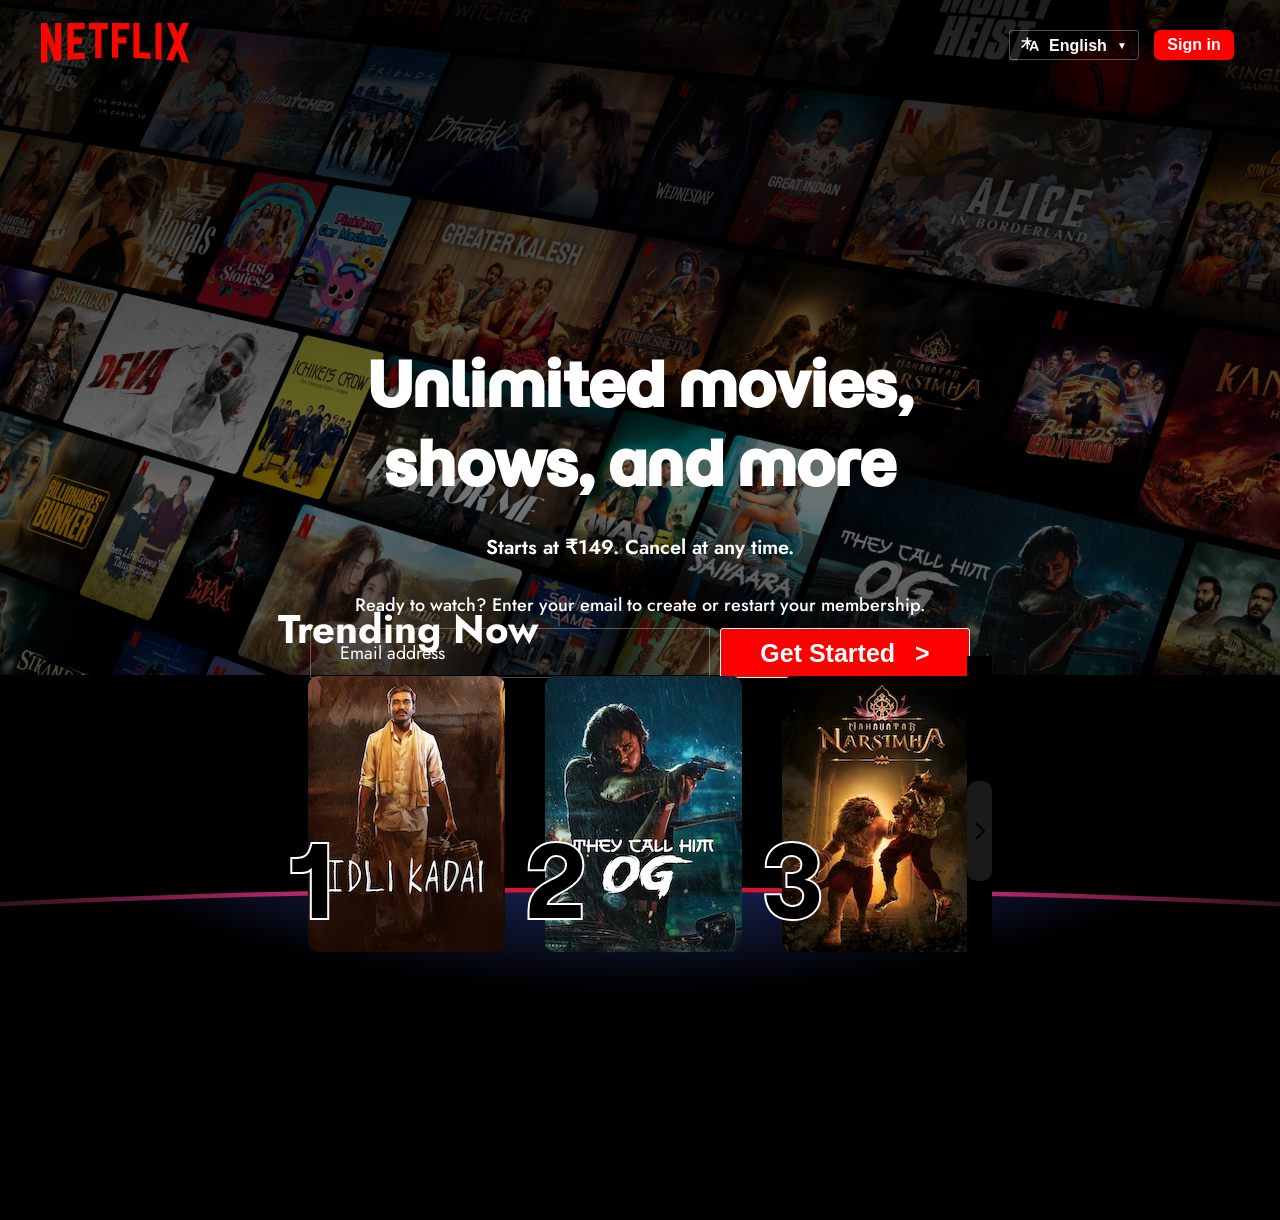
==== index.htm @ 5800a3f5 "netflix hald website clone successfully" ====
<!DOCTYPE html>
<html lang="en">

<head>
    <meta charset="UTF-8">
    <meta name="viewport" content="width=device-width, initial-scale=1.0">
    <title>Document</title>
    <link rel="preconnect" href="https://fonts.googleapis.com">
    <link rel="preconnect" href="https://fonts.gstatic.com" crossorigin>
    <link
        href="https://fonts.googleapis.com/css2?family=Jost:ital,wght@0,100..900;1,100..900&family=Momo+Trust+Display&family=Roboto:ital,wght@0,100..900;1,100..900&display=swap"
        rel="stylesheet">
</head>
<style>
    * {
        margin: 0;
        padding: 0;
    }

    body {
        /* width: auto;
        height: auto; */
        position: relative;
        overflow-x: hidden;
        background-color: black;
        color: white;
    }

    .upper img {
        width: 100%;
        transform: translateY(-45px);
        z-index: 1
    }

    .upper {
        position: relative;
        display: flex;
        align-items: center;
        justify-content: center;
    }

    .lower {
        background-color: black;
        width: 100%;
        height: 120px;
        position: absolute;
        top: 925px;
        display: flex;
        justify-content: center;
        z-index: 9;
        /* position: relative; */
        /* top: -80px; */
    }

    .circle {
        background: linear-gradient(to right, rgba(33, 13, 22, 1) 16%, rgba(184, 40, 105, 1), rgba(229, 9, 20, 1), rgba(184, 40, 105, 1), rgba(33, 13, 22, 1) 84%);
        width: 200px;
        height: 50px;
        border-radius: 100%;
        transform: scale(10, 2.5);
        z-index: 10;
    }

    .circle2 {
        background: radial-gradient(50% 500% at 50% -420%, rgba(64, 97, 231, 0.4) 80%, rgba(0, 0, 0, 0.1) 100%), black;
        width: 200px;
        height: 50px;
        border-radius: 100%;
        transform: scale(10, 2.5);
        transform-origin: bottom center;
        position: absolute;
        top: 42px;
        z-index: 11;

    }


    .transparent {
        width: 100vw;
        height: 1000px;
        background: linear-gradient(to bottom,
                rgba(0, 0, 0, 0.85),
                /* 👈 Top dark */
                rgba(0, 0, 0, 0.4),
                /* 👈 Middle light */
                rgba(0, 0, 0, 1.85)
                /* 👈 Bottom dark */
            );
        position: absolute;
        top: 0;
        left: 0;

        z-index: 2;
        /* ✅ higher than image */
    }

    .navbar {
        position: absolute;
        top: 20px;
        z-index: 15;
        display: flex;
        /* background-color: rgb(24, 23, 23); */
        width: 100%;
        height: 50px;
        align-items: center;
        justify-content: center;
        gap: 820px;

    }

    .navbar img {
        height: 40px;
        position: relative;
        top: 45px;


        filter: invert(14%) sepia(88%) saturate(7485%) hue-rotate(2deg) brightness(95%) contrast(105%);

    }

    .logo {
        position: relative;
    }

    #language {
        width: auto;
        height: 35px;
        font-size: 16px;
        background: transparent;
        color: white;
        border: none;
        outline: none;
        appearance: none;
        padding-right: 15px;
        padding-left: 10px;
        font-weight: 600;
    }

    .signin {
        width: 100px;
        height: 30px;
        text-align: center;
        margin: 5px;
        background-color: red;
        border-radius: 6px;
        font-size: 16px;
        width: 80px;
        height: 30px;
        border: none;
        color: white;
        font-weight: 600;
        cursor: pointer;
    }

    .lang {
        background: transparent;

        border: 1px solid rgba(255, 255, 255, 0.3);

        border-radius: 3px;
        display: inline-flex;
        align-items: center;
        justify-content: center;
        padding: 2px 8px;
        width: 130px;
        height: 30px;
    }

    .lang::after {
        content: "▼";
        font-size: 10px;
        color: white;
        margin-left: -5px;
        pointer-events: none;
        padding-right: 25px;
    }

    option {
        color: black;
    }

    .lang img {
        height: 18px;
        padding-left: 25px;
        position: relative;
        top: 44px;
        filter: brightness(0) invert(1);
    }

    .buttons {
        display: flex;
        align-items: center;
        gap: 10px;

    }

    .container {
        position: absolute;
        top: 345px;
        z-index: 20;
        color: white;
        display: flex;
        flex-direction: column;
        align-items: center;
        width: 750px;
        height: auto;
        text-align: center;
        font-family: "Momo Trust Display", sans-serif;
    }

    h1 {
        font-size: 60px;
        padding: 0px 50px 30px 50px;
    }

    h3 {
        font-size: 20px;
        padding: 0px 50px 30px 50px;
        font-family: "Jost", sans-serif;
        font-weight: 600;
    }

    .pera {
        color: white;
        font-size: 18px;
        padding: 0px 50px 10px 50px;
        font-family: "Jost", sans-serif;
        font-weight: 500;
    }

    .input-box {
        position: relative;
    }

    .einput {
        width: 400px;
        height: 50px;
        background: transparent;
        border: 1px solid rgba(255, 255, 255, 0.3);
        color: white;
        font-size: 18px;
        padding: 15px 20px 0 20px;
        box-sizing: border-box;
        caret-color: white;
        outline: none;
    }

    .input-box label {
        position: absolute;
        left: 30px;
        top: 12px;
        color: #ffffff;
        font-size: 18px;
        opacity: 1;
        pointer-events: none;
        transition: all 0.3s ease;
        font-family: "Jost", sans-serif;
        font-weight: 400;
    }

    .einput:focus+label,
    .einput:not(:placeholder-shown)+label {
        top: 5px;
        left: 22PX;
        font-size: 12px;
        opacity: 1;
    }

    .einput:focus {
        border: 3px solid white;
    }


    .getbutton {
        width: 250px;
        height: 50px;
        background-color: red;
        border: none;
        color: white;
        font-size: 25px;
        font-weight: 700;
        border-radius: calc(0.1875rem);
        border: 1px solid white;
        cursor: pointer;
    }

    .getbutton::after {
        content: ">";
        padding-left: 20px;
    }

    .inputbutton {
        display: flex;
        gap: 10px;
    }

    .scrollbaar {
        height: 500px;
        width: 100vw;
        display: flex;
        justify-content: center;
        position: relative;
    }
    
    .main {
        /* border: 2px solid white; */
        height: 400px;
        width: 55vw;
        position: absolute;
        /* background-color: green; */
        /* border: 2px solid red; */
        position: relative;
        top: -100px;
        z-index: 21;
    }

    .header {
        position: relative;
        top: -20px;
    }

    .trending-now {
        font-size: 40px;
        font-family: "Jost", sans-serif;
        font-weight: bold;
        margin-left: 10px;
        position: relative;
        left: -20px;


    }

    .content {
        height: 340px;
        position: relative;
        top: -22px;

    }

    .scroll {

        height: 350px;
        
        display: flex;
    }

    .ullist {
        display: flex;
        list-style: none;
        position: relative;
        left: 0px;
        /* transition: left 0.6s ease-in-out; */
    }

    .li-image {
        height: 276px;
        width: 197px;
        /* border: 2px solid rgb(0, 242, 255); */
        position: relative;
    }

    .img {
        margin: 20px;
        cursor: pointer;
        transition: transform 0.4s ease, z-index 0.4s ease;
    }
.images{
    border-radius: 10px;
    transition: transform 0.4s ease, filter 0.4s ease, box-shadow 0.4s ease;
}

    .number {
        position: absolute;
        top: 140px;
        left: -20px;
        font-size: 100px;
        color: black;
        -webkit-text-stroke: 2px white;
        font-family: "Momo Trust Display", sans-serif;
        font-weight: 150px;
        transition: transform 0.4s ease;
    }

    .left {
        height: 350px;
        width: 0px;
        background-color: black;
        justify-content: center;
        align-items: center;
        display:flex;
        transition: width 0.4s ease-in-out;
        z-index: 2;
        position: relative;

    }

    .right {
        height: 350px;
        width: 40px;
        background-color: black;
        display: flex;
        justify-content: center;
        align-items: center;
        transition: width 0.4s ease-in-out;
        position: relative;
        z-index: 2;
    }

    .buttonleft {
        height: 100px;
        width: 0px;
        border-radius: 10px;
        border: none;
        display: flex;
        -webkit-box-align: center;
        align-items: center;
        padding: 0px;
        margin: 0px;
        cursor: pointer;
        background-color: rgba(255, 255, 255, 0.1);
        transition: width 0.4s ease-in-out;

    }
    .buttonright {
        height: 100px;
        width: 25px;
        border-radius: 10px;
        border: none;
        display: flex;
        -webkit-box-align: center;
        align-items: center;
        padding: 0px;
        margin: 0px;
        cursor: pointer;
        background-color: rgba(255, 255, 255, 0.1);
        transition: width 0.4s ease-in-out;

    }
    .button:hover{
        background-color: rgba(255, 255, 255, 0.2);
    }

    .elements {
        overflow: hidden;
        position: relative;
        z-index: 1;

    }
    .img:hover {
      transform: scale(1.01);
      z-index: 10;
    }

    .img:hover .images {
      transform: scale(1.01);
      filter: brightness(1.2);
      box-shadow: 0 20px 40px rgba(0, 0, 0, 0.6);
    }

    .img:hover .number {
      transform: scale(1.1);
    }

    .ullist:hover .img:not(:hover) {
      transform: scale(0.95);
      opacity: 0.7;
    }
</style>


<body>
    <div class="upper">
        <img src="main image.jpg" alt="">
        <div class="transparent"></div>
        <nav class="navbar">
            <div class="logo"><img src="logo.svg" alt=""></div>

            <div class="buttons">
                <button class="lang">
                    <img src="lang.svg" alt="">
                    <select name="lan" id="language">
                        <option value="English">English</option>
                        <option value="Hindi">Hindi</option>
                    </select></button>
                <button class="signin">Sign in</button>
            </div>
        </nav>
        <div class="container">
            <h1>Unlimited movies, shows, and more</h1>
            <h3>Starts at ₹149. Cancel at any time.</h3>
            <p class="pera">Ready to watch? Enter your email to create or restart your membership.</p>
            <div class="inputbutton">
                <div class="input-box">
                    <input type="email" class="einput" id="email" placeholder="" required>
                    <label for="email">Email address</label>
                </div>
                <button class="getbutton">Get Started</button>

            </div>
        </div>
    </div>
    <div class="lower">
        <div class="circle"></div>
        <div class="circle2"></div>
    </div>
    <div class="scrollbaar">
        <div class="main">
            <div class="header">
                <h2 class="trending-now">Trending Now</h2>
            </div>
            <div class="content">
                <div class="scroll">
                    <div class="left"><button class="button buttonleft"><svg viewBox="0 0 24 24" width="24" height="24"
                                data-icon="ChevronLeftMedium" data-icon-id=":r9:" aria-hidden="true"
                                xmlns="http://www.w3.org/2000/svg" fill="none" role="img">
                                <path fill="currentColor" fill-rule="evenodd"
                                    d="m8.41 12 7.3 7.3-1.42 1.4-8-8a1 1 0 0 1 0-1.4l8-8 1.42 1.4z" clip-rule="evenodd">
                                </path>
                            </svg></button></div>
                    <div class="elements">
                        <ul class="ullist">
                            <li class="img img1">
                                <div class="li-image"><img class="images" src="img1.webp" alt="">
                                    <p class="number">1</p>
                                </div>
                            </li>
                            <li class="img img2">
                                <div class="li-image"><img class="images" src="img2.webp" alt="">
                                    <p class="number">2</p>
                                </div>
                            </li>
                            <li class="img img3">
                                <div class="li-image"><img class="images" src="img3.webp" alt="">
                                    <p class="number">3</p>
                                </div>
                            </li>
                            <li class="img img4">
                                <div class="li-image"><img class="images" src="img4.webp" alt="">
                                    <p class="number">4</p>
                                </div>
                            </li>
                            <li class="img img5">
                                <div class="li-image"><img class="images" src="img5.webp" alt="">
                                    <p class="number">5</p>
                                </div>
                            </li>
                            <li class="img img6">
                                <div class="li-image"><img class="images" src="img6.webp" alt="">
                                    <p class="number">6</p>
                                </div>
                            </li>
                            <li class="img img7">
                                <div class="li-image"><img class="images" src="img7.webp" alt="">
                                    <p class="number">7</p>
                                </div>
                            </li>
                            <li class="img img8">
                                <div class="li-image"><img class="images" src="img8.webp" alt="">
                                    <p class="number">8</p>
                                </div>
                            </li>
                            <li class="img img9">
                                <div class="li-image"><img class="images" src="img9.webp" alt="">
                                    <p class="number">9</p>
                                </div>
                            </li>
                            <li class="img img10">
                                <div class="li-image"><img class="images" src="img10.webp" alt="">
                                    <p class="number">10</p>
                                </div>
                            </li>
                        </ul>
                    </div>
                    <div class="right"><button class="button buttonright"><svg viewBox="0 0 24 24" width="24"
                                height="24" data-icon="ChevronRightMedium" data-icon-id=":r4:" aria-hidden="true"
                                xmlns="http://www.w3.org/2000/svg" fill="none" role="img" class="">
                                <path fill="currentColor" fill-rule="evenodd"
                                    d="m15.59 12-7.3 7.3 1.42 1.4 8-8a1 1 0 0 0 0-1.4l-8-8-1.42 1.4z"
                                    clip-rule="evenodd">
                                </path>
                            </svg></button></div>
                </div>
            </div>
        </div>
    </div>
</body>
<script>
    const left = document.querySelector(".left")
    const right = document.querySelector(".right")
    const list = document.querySelector(".ullist")
    const buttonleft=document.querySelector(".buttonleft")
    const buttonright=document.querySelector(".buttonright")

    right.addEventListener("click", function (e) {
    if(getComputedStyle(list).left==="0px"){
        list.style.left="-980px"
        left.style.width="40px"
        buttonleft.style.width="25px"
        list.style.transition="left 1s ease-in-out"
        
    }
    else if(getComputedStyle(list).left==="-980px"){
        list.style.left="-1400px"
        right.style.width="0px"
        buttonright.style.width="0px"
        list.style.transition="left 0.6s ease-in-out"
        
    }
        
    })
    left.addEventListener("click", function (e) {
    if(getComputedStyle(list).left==="-980px"){
        list.style.left="0px"
        left.style.width="0px"
        buttonleft.style.width="0px"
        // right.style.display="flex"
        // left.style.display="none"
        list.style.transition="left 1.2s ease-in-out"
    }
    else if(getComputedStyle(list).left==="-1400px"){
        list.style.left="-980px"
        // right.style.display="flex"
        right.style.width="40px"
        buttonright.style.width="25px"
        
    }
        
    })

</script>
</html>
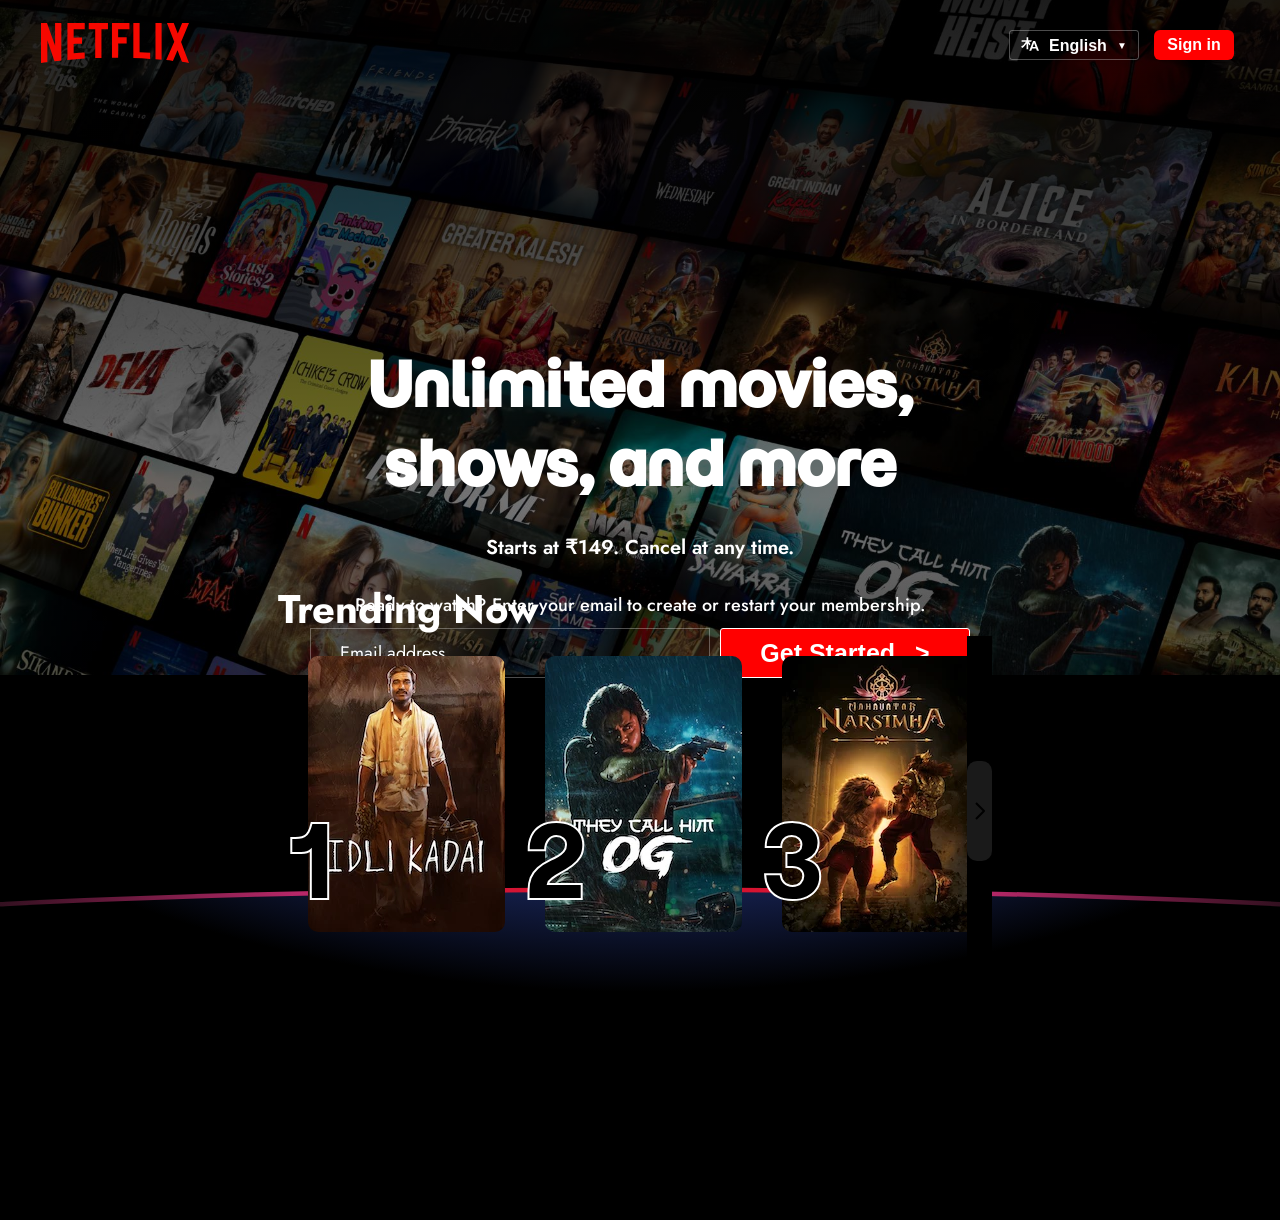
==== commit 6451d77a: "add" ====
--- a/index.htm
+++ b/index.htm
@@ -310,7 +310,7 @@
         /* background-color: green; */
         /* border: 2px solid red; */
         position: relative;
-        top: -100px;
+        top: -120px;
         z-index: 21;
     }
 
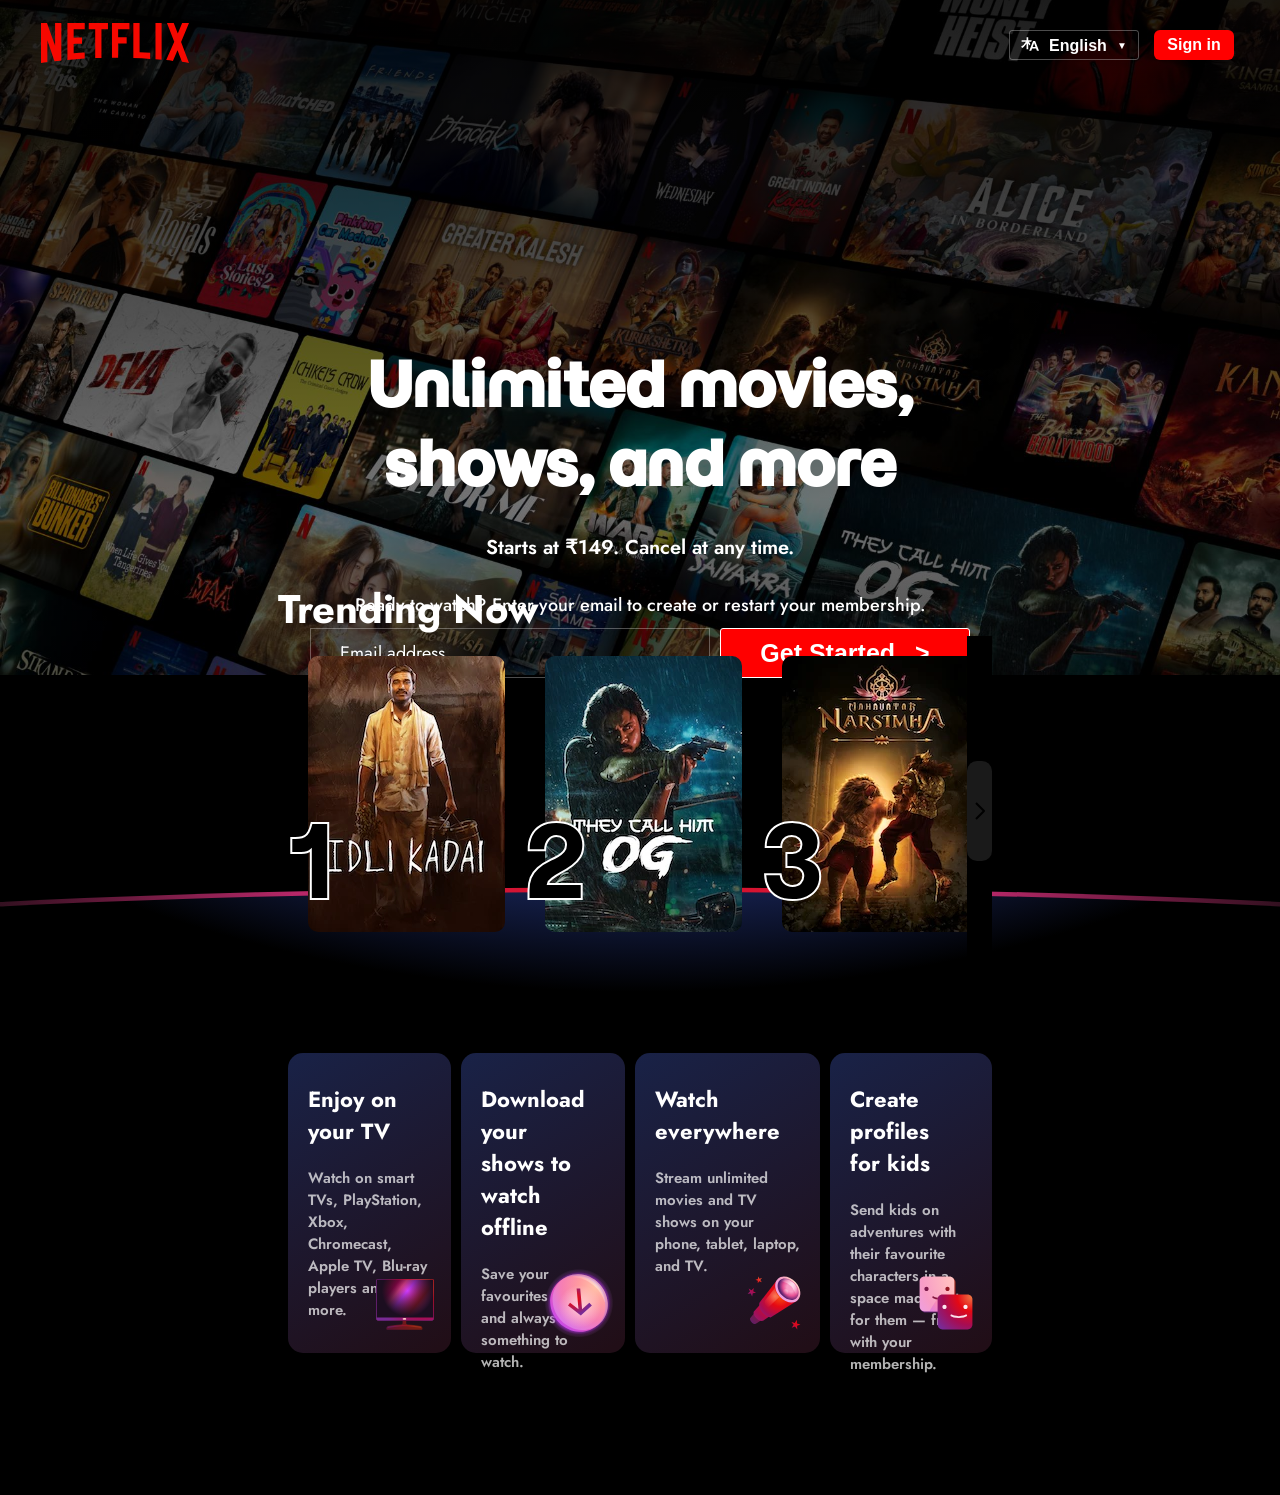
==== commit 24dd68df: "third section complete" ====
--- a/index.htm
+++ b/index.htm
@@ -10,463 +10,8 @@
     <link
         href="https://fonts.googleapis.com/css2?family=Jost:ital,wght@0,100..900;1,100..900&family=Momo+Trust+Display&family=Roboto:ital,wght@0,100..900;1,100..900&display=swap"
         rel="stylesheet">
+        <link rel="stylesheet" href="style.css">
 </head>
-<style>
-    * {
-        margin: 0;
-        padding: 0;
-    }
-
-    body {
-        /* width: auto;
-        height: auto; */
-        position: relative;
-        overflow-x: hidden;
-        background-color: black;
-        color: white;
-    }
-
-    .upper img {
-        width: 100%;
-        transform: translateY(-45px);
-        z-index: 1
-    }
-
-    .upper {
-        position: relative;
-        display: flex;
-        align-items: center;
-        justify-content: center;
-    }
-
-    .lower {
-        background-color: black;
-        width: 100%;
-        height: 120px;
-        position: absolute;
-        top: 925px;
-        display: flex;
-        justify-content: center;
-        z-index: 9;
-        /* position: relative; */
-        /* top: -80px; */
-    }
-
-    .circle {
-        background: linear-gradient(to right, rgba(33, 13, 22, 1) 16%, rgba(184, 40, 105, 1), rgba(229, 9, 20, 1), rgba(184, 40, 105, 1), rgba(33, 13, 22, 1) 84%);
-        width: 200px;
-        height: 50px;
-        border-radius: 100%;
-        transform: scale(10, 2.5);
-        z-index: 10;
-    }
-
-    .circle2 {
-        background: radial-gradient(50% 500% at 50% -420%, rgba(64, 97, 231, 0.4) 80%, rgba(0, 0, 0, 0.1) 100%), black;
-        width: 200px;
-        height: 50px;
-        border-radius: 100%;
-        transform: scale(10, 2.5);
-        transform-origin: bottom center;
-        position: absolute;
-        top: 42px;
-        z-index: 11;
-
-    }
-
-
-    .transparent {
-        width: 100vw;
-        height: 1000px;
-        background: linear-gradient(to bottom,
-                rgba(0, 0, 0, 0.85),
-                /* 👈 Top dark */
-                rgba(0, 0, 0, 0.4),
-                /* 👈 Middle light */
-                rgba(0, 0, 0, 1.85)
-                /* 👈 Bottom dark */
-            );
-        position: absolute;
-        top: 0;
-        left: 0;
-
-        z-index: 2;
-        /* ✅ higher than image */
-    }
-
-    .navbar {
-        position: absolute;
-        top: 20px;
-        z-index: 15;
-        display: flex;
-        /* background-color: rgb(24, 23, 23); */
-        width: 100%;
-        height: 50px;
-        align-items: center;
-        justify-content: center;
-        gap: 820px;
-
-    }
-
-    .navbar img {
-        height: 40px;
-        position: relative;
-        top: 45px;
-
-
-        filter: invert(14%) sepia(88%) saturate(7485%) hue-rotate(2deg) brightness(95%) contrast(105%);
-
-    }
-
-    .logo {
-        position: relative;
-    }
-
-    #language {
-        width: auto;
-        height: 35px;
-        font-size: 16px;
-        background: transparent;
-        color: white;
-        border: none;
-        outline: none;
-        appearance: none;
-        padding-right: 15px;
-        padding-left: 10px;
-        font-weight: 600;
-    }
-
-    .signin {
-        width: 100px;
-        height: 30px;
-        text-align: center;
-        margin: 5px;
-        background-color: red;
-        border-radius: 6px;
-        font-size: 16px;
-        width: 80px;
-        height: 30px;
-        border: none;
-        color: white;
-        font-weight: 600;
-        cursor: pointer;
-    }
-
-    .lang {
-        background: transparent;
-
-        border: 1px solid rgba(255, 255, 255, 0.3);
-
-        border-radius: 3px;
-        display: inline-flex;
-        align-items: center;
-        justify-content: center;
-        padding: 2px 8px;
-        width: 130px;
-        height: 30px;
-    }
-
-    .lang::after {
-        content: "▼";
-        font-size: 10px;
-        color: white;
-        margin-left: -5px;
-        pointer-events: none;
-        padding-right: 25px;
-    }
-
-    option {
-        color: black;
-    }
-
-    .lang img {
-        height: 18px;
-        padding-left: 25px;
-        position: relative;
-        top: 44px;
-        filter: brightness(0) invert(1);
-    }
-
-    .buttons {
-        display: flex;
-        align-items: center;
-        gap: 10px;
-
-    }
-
-    .container {
-        position: absolute;
-        top: 345px;
-        z-index: 20;
-        color: white;
-        display: flex;
-        flex-direction: column;
-        align-items: center;
-        width: 750px;
-        height: auto;
-        text-align: center;
-        font-family: "Momo Trust Display", sans-serif;
-    }
-
-    h1 {
-        font-size: 60px;
-        padding: 0px 50px 30px 50px;
-    }
-
-    h3 {
-        font-size: 20px;
-        padding: 0px 50px 30px 50px;
-        font-family: "Jost", sans-serif;
-        font-weight: 600;
-    }
-
-    .pera {
-        color: white;
-        font-size: 18px;
-        padding: 0px 50px 10px 50px;
-        font-family: "Jost", sans-serif;
-        font-weight: 500;
-    }
-
-    .input-box {
-        position: relative;
-    }
-
-    .einput {
-        width: 400px;
-        height: 50px;
-        background: transparent;
-        border: 1px solid rgba(255, 255, 255, 0.3);
-        color: white;
-        font-size: 18px;
-        padding: 15px 20px 0 20px;
-        box-sizing: border-box;
-        caret-color: white;
-        outline: none;
-    }
-
-    .input-box label {
-        position: absolute;
-        left: 30px;
-        top: 12px;
-        color: #ffffff;
-        font-size: 18px;
-        opacity: 1;
-        pointer-events: none;
-        transition: all 0.3s ease;
-        font-family: "Jost", sans-serif;
-        font-weight: 400;
-    }
-
-    .einput:focus+label,
-    .einput:not(:placeholder-shown)+label {
-        top: 5px;
-        left: 22PX;
-        font-size: 12px;
-        opacity: 1;
-    }
-
-    .einput:focus {
-        border: 3px solid white;
-    }
-
-
-    .getbutton {
-        width: 250px;
-        height: 50px;
-        background-color: red;
-        border: none;
-        color: white;
-        font-size: 25px;
-        font-weight: 700;
-        border-radius: calc(0.1875rem);
-        border: 1px solid white;
-        cursor: pointer;
-    }
-
-    .getbutton::after {
-        content: ">";
-        padding-left: 20px;
-    }
-
-    .inputbutton {
-        display: flex;
-        gap: 10px;
-    }
-
-    .scrollbaar {
-        height: 500px;
-        width: 100vw;
-        display: flex;
-        justify-content: center;
-        position: relative;
-    }
-    
-    .main {
-        /* border: 2px solid white; */
-        height: 400px;
-        width: 55vw;
-        position: absolute;
-        /* background-color: green; */
-        /* border: 2px solid red; */
-        position: relative;
-        top: -120px;
-        z-index: 21;
-    }
-
-    .header {
-        position: relative;
-        top: -20px;
-    }
-
-    .trending-now {
-        font-size: 40px;
-        font-family: "Jost", sans-serif;
-        font-weight: bold;
-        margin-left: 10px;
-        position: relative;
-        left: -20px;
-
-
-    }
-
-    .content {
-        height: 340px;
-        position: relative;
-        top: -22px;
-
-    }
-
-    .scroll {
-
-        height: 350px;
-        
-        display: flex;
-    }
-
-    .ullist {
-        display: flex;
-        list-style: none;
-        position: relative;
-        left: 0px;
-        /* transition: left 0.6s ease-in-out; */
-    }
-
-    .li-image {
-        height: 276px;
-        width: 197px;
-        /* border: 2px solid rgb(0, 242, 255); */
-        position: relative;
-    }
-
-    .img {
-        margin: 20px;
-        cursor: pointer;
-        transition: transform 0.4s ease, z-index 0.4s ease;
-    }
-.images{
-    border-radius: 10px;
-    transition: transform 0.4s ease, filter 0.4s ease, box-shadow 0.4s ease;
-}
-
-    .number {
-        position: absolute;
-        top: 140px;
-        left: -20px;
-        font-size: 100px;
-        color: black;
-        -webkit-text-stroke: 2px white;
-        font-family: "Momo Trust Display", sans-serif;
-        font-weight: 150px;
-        transition: transform 0.4s ease;
-    }
-
-    .left {
-        height: 350px;
-        width: 0px;
-        background-color: black;
-        justify-content: center;
-        align-items: center;
-        display:flex;
-        transition: width 0.4s ease-in-out;
-        z-index: 2;
-        position: relative;
-
-    }
-
-    .right {
-        height: 350px;
-        width: 40px;
-        background-color: black;
-        display: flex;
-        justify-content: center;
-        align-items: center;
-        transition: width 0.4s ease-in-out;
-        position: relative;
-        z-index: 2;
-    }
-
-    .buttonleft {
-        height: 100px;
-        width: 0px;
-        border-radius: 10px;
-        border: none;
-        display: flex;
-        -webkit-box-align: center;
-        align-items: center;
-        padding: 0px;
-        margin: 0px;
-        cursor: pointer;
-        background-color: rgba(255, 255, 255, 0.1);
-        transition: width 0.4s ease-in-out;
-
-    }
-    .buttonright {
-        height: 100px;
-        width: 25px;
-        border-radius: 10px;
-        border: none;
-        display: flex;
-        -webkit-box-align: center;
-        align-items: center;
-        padding: 0px;
-        margin: 0px;
-        cursor: pointer;
-        background-color: rgba(255, 255, 255, 0.1);
-        transition: width 0.4s ease-in-out;
-
-    }
-    .button:hover{
-        background-color: rgba(255, 255, 255, 0.2);
-    }
-
-    .elements {
-        overflow: hidden;
-        position: relative;
-        z-index: 1;
-
-    }
-    .img:hover {
-      transform: scale(1.01);
-      z-index: 10;
-    }
-
-    .img:hover .images {
-      transform: scale(1.01);
-      filter: brightness(1.2);
-      box-shadow: 0 20px 40px rgba(0, 0, 0, 0.6);
-    }
-
-    .img:hover .number {
-      transform: scale(1.1);
-    }
-
-    .ullist:hover .img:not(:hover) {
-      transform: scale(0.95);
-      opacity: 0.7;
-    }
-</style>
-
 
 <body>
     <div class="upper">
@@ -487,7 +32,7 @@
         </nav>
         <div class="container">
             <h1>Unlimited movies, shows, and more</h1>
-            <h3>Starts at ₹149. Cancel at any time.</h3>
+            <h3 class="offer">Starts at ₹149. Cancel at any time.</h3>
             <p class="pera">Ready to watch? Enter your email to create or restart your membership.</p>
             <div class="inputbutton">
                 <div class="input-box">
@@ -583,49 +128,393 @@
             </div>
         </div>
     </div>
+    <div class="third-section">
+        <div class="third-section-container">
+        <div class="more-reasons">
+            <h2 class="headingjoin">More reasons to join</h2>
+        </div>
+        <div class="boxes">
+            <div class="box">
+                <h3 class="title">Enjoy on your TV</h3>
+                <p class="text">Watch on smart TVs, PlayStation, Xbox, Chromecast, Apple TV, Blu-ray players and more.
+                </p>
+                <div class="png"><svg width="72" height="72" viewBox="0 0 72 72" fill="none" class="">
+                        <g id="television-core-small">
+                            <path id="Vector" fill-rule="evenodd" clip-rule="evenodd"
+                                d="M37.2 53.3992C37.2 52.7365 36.6628 52.1992 36 52.1992H34.8C34.1373 52.1992 33.6 52.7365 33.6 53.3992V56.2636C33.6 56.9129 33.0834 57.4433 32.4347 57.4739C30.3013 57.5744 28.1719 57.7834 26.0546 58.1011L19.444 59.0926C18.2692 59.2688 17.4 60.2782 17.4 61.4662V62.0992C17.4 62.4304 17.6686 62.6992 18 62.6992H52.8C53.1314 62.6992 53.4 62.4304 53.4 62.0992V61.4662C53.4 60.2782 52.5309 59.2688 51.3561 59.0926L44.7454 58.1011C42.6282 57.7834 40.4987 57.5744 38.3653 57.4739C37.7167 57.4433 37.2 56.9129 37.2 56.2636V53.3992Z"
+                                fill="url(#paint0_radial_5179_1308)"></path>
+                            <path id="Vector_2"
+                                d="M18.6 60.7388C18.6 60.2306 18.9587 59.796 19.4602 59.711C22.0196 59.2775 29.7585 58.0508 35.4 58.0508C41.0415 58.0508 48.7804 59.2775 51.3398 59.711C51.8412 59.796 52.2 60.2306 52.2 60.7388C52.2 60.902 52.0575 61.0268 51.8967 61.0004C50.1219 60.707 40.9704 59.2409 35.4 59.2409C29.8295 59.2409 20.678 60.707 18.9033 61.0004C18.7425 61.0268 18.6 60.902 18.6 60.7388Z"
+                                fill="url(#paint1_radial_5179_1308)"></path>
+                            <path id="Vector_3"
+                                d="M63 12H8.99995C8.00584 12 7.19995 12.8059 7.19995 13.8V51.6C7.19995 52.5941 8.00584 53.4 8.99995 53.4H63C63.9941 53.4 64.8 52.5941 64.8 51.6V13.8C64.8 12.8059 63.9941 12 63 12Z"
+                                fill="url(#paint2_linear_5179_1308)"></path>
+                            <path id="Vector_4"
+                                d="M63 12H8.99995C8.00584 12 7.19995 12.8059 7.19995 13.8V51.6C7.19995 52.5941 8.00584 53.4 8.99995 53.4H63C63.9941 53.4 64.8 52.5941 64.8 51.6V13.8C64.8 12.8059 63.9941 12 63 12Z"
+                                fill="url(#paint3_radial_5179_1308)"></path>
+                            <path id="Vector_5" fill-rule="evenodd" clip-rule="evenodd"
+                                d="M8.99995 12.6H63C63.663 12.6 64.2 13.1372 64.2 13.8V50.4H7.79995V13.8C7.79995 13.1372 8.33719 12.6 8.99995 12.6ZM7.19995 50.4V13.8C7.19995 12.8059 8.00581 12 8.99995 12H63C63.9942 12 64.8 12.8059 64.8 13.8V50.4V51.6C64.8 52.5941 63.9942 53.4 63 53.4H8.99995C8.00581 53.4 7.19995 52.5941 7.19995 51.6V50.4Z"
+                                fill="url(#paint4_radial_5179_1308)"></path>
+                            <path id="Vector_6"
+                                d="M35.4 52.8C36.3941 52.8 37.2 52.3971 37.2 51.9C37.2 51.4029 36.3941 51 35.4 51C34.4059 51 33.6 51.4029 33.6 51.9C33.6 52.3971 34.4059 52.8 35.4 52.8Z"
+                                fill="url(#paint5_radial_5179_1308)"></path>
+                        </g>
+                        <defs>
+                            <radialGradient id="paint0_radial_5179_1308" cx="0" cy="0" r="1"
+                                gradientUnits="userSpaceOnUse"
+                                gradientTransform="translate(50.3269 49.3723) rotate(118.526) scale(55.1579 46.2871)">
+                                <stop stop-color="#802600"></stop>
+                                <stop offset="0.333333" stop-color="#6F181D"></stop>
+                                <stop offset="0.666667" stop-color="#5B1333"></stop>
+                                <stop offset="1" stop-color="#391945"></stop>
+                            </radialGradient>
+                            <radialGradient id="paint1_radial_5179_1308" cx="0" cy="0" r="1"
+                                gradientUnits="userSpaceOnUse"
+                                gradientTransform="translate(48.1077 53.6128) rotate(158.116) scale(32.7275 42.219)">
+                                <stop stop-color="#99421D"></stop>
+                                <stop offset="0.333333" stop-color="#99161D"></stop>
+                                <stop offset="0.666667" stop-color="#7D1845"></stop>
+                                <stop offset="1" stop-color="#59216E"></stop>
+                            </radialGradient>
+                            <linearGradient id="paint2_linear_5179_1308" x1="10.4727" y1="14.9572" x2="56.1755"
+                                y2="51.4814" gradientUnits="userSpaceOnUse">
+                                <stop stop-color="#99161D"></stop>
+                                <stop offset="0.245283" stop-color="#CA005B"></stop>
+                                <stop offset="0.346698" stop-color="#FF479A"></stop>
+                                <stop offset="0.46934" stop-color="#CC3CFF"></stop>
+                                <stop offset="0.735849" stop-color="#BC1A22"></stop>
+                                <stop offset="1" stop-color="#C94FF5"></stop>
+                            </linearGradient>
+                            <radialGradient id="paint3_radial_5179_1308" cx="0" cy="0" r="1"
+                                gradientUnits="userSpaceOnUse"
+                                gradientTransform="translate(38.6181 23.8286) rotate(90) scale(25.9571 25.8545)">
+                                <stop stop-color="#1C0E20" stop-opacity="0"></stop>
+                                <stop offset="1" stop-color="#1C0E20"></stop>
+                            </radialGradient>
+                            <radialGradient id="paint4_radial_5179_1308" cx="0" cy="0" r="1"
+                                gradientUnits="userSpaceOnUse"
+                                gradientTransform="translate(54 20.1938) rotate(144.293) scale(47.2897 44.8232)">
+                                <stop stop-color="#EF7744"></stop>
+                                <stop offset="0.333333" stop-color="#E50914"></stop>
+                                <stop offset="0.666667" stop-color="#A70D53"></stop>
+                                <stop offset="1" stop-color="#792A95"></stop>
+                            </radialGradient>
+                            <radialGradient id="paint5_radial_5179_1308" cx="0" cy="0" r="1"
+                                gradientUnits="userSpaceOnUse"
+                                gradientTransform="translate(36.525 51.3562) rotate(135) scale(4.58735)">
+                                <stop stop-color="#FFDCCC"></stop>
+                                <stop offset="0.333333" stop-color="#FFBDC0"></stop>
+                                <stop offset="0.666667" stop-color="#F89DC6"></stop>
+                                <stop offset="1" stop-color="#E4A1FA"></stop>
+                            </radialGradient>
+                        </defs>
+                    </svg></div>
+            </div>
+            <div class="box">
+                <h3 class="title">Download your shows to watch offline</h3>
+                <p class="text">Save your favourites easily and always have something to watch.</p>
+                <div class="png"><svg width="72" height="72" viewBox="0 0 72 72" fill="none">
+                        <g id="download-core-small">
+                            <path id="Vector"
+                                d="M36 70.2008C54.8882 70.2008 70.2001 54.8889 70.2001 36.0008C70.2001 17.1126 54.8882 1.80078 36 1.80078C17.1119 1.80078 1.80005 17.1126 1.80005 36.0008C1.80005 54.8889 17.1119 70.2008 36 70.2008Z"
+                                fill="url(#paint0_radial_5179_7940)"></path>
+                            <path id="Vector_2" opacity="0.4"
+                                d="M64.7658 36.195C65.5206 51.5916 53.7908 63.5824 38.5668 62.977C23.3428 62.3722 10.3893 49.4 9.63446 34.0034C8.87954 18.6068 20.6091 6.61594 35.8331 7.22116C51.0571 7.82638 64.0104 20.7984 64.7658 36.195Z"
+                                fill="url(#paint1_radial_5179_7940)"></path>
+                            <path id="Vector_3"
+                                d="M62.3657 37.9958C63.1205 53.3924 51.3908 65.3832 36.1668 64.7778C20.9428 64.173 7.9893 51.2008 7.23444 35.8041C6.47952 20.4075 18.2091 8.41672 33.4331 9.02194C48.6571 9.62716 61.6103 22.5992 62.3657 37.9958Z"
+                                fill="url(#paint2_radial_5179_7940)"></path>
+                            <path id="Vector_4" opacity="0.5"
+                                d="M64.7658 36.195C65.5206 51.5916 53.7908 63.5824 38.5668 62.977C23.3428 62.3722 10.3893 49.4 9.63446 34.0034C8.87954 18.6068 20.6091 6.61594 35.8331 7.22116C51.0571 7.82638 64.0104 20.7984 64.7658 36.195Z"
+                                fill="url(#paint3_radial_5179_7940)"></path>
+                            <path id="Vector_5" opacity="0.6"
+                                d="M36.9 60.6C48.6636 60.6 58.2 51.0637 58.2 39.3C58.2 27.5363 48.6636 18 36.9 18C25.1363 18 15.6 27.5363 15.6 39.3C15.6 51.0637 25.1363 60.6 36.9 60.6Z"
+                                fill="url(#paint4_radial_5179_7940)"></path>
+                            <path id="Vector_6" fill-rule="evenodd" clip-rule="evenodd"
+                                d="M39.0849 42.2727L46.3387 35.76L48.8945 38.5142L38.9118 47.477L37.8466 48.4333L36.6071 47.477L24.9899 38.5142L27.0434 35.76L35.4849 42.2727L33.6 21.6016H37.2L39.0849 42.2727Z"
+                                fill="url(#paint5_radial_5179_7940)"></path>
+                            <path id="Vector_7" opacity="0.4" fill-rule="evenodd" clip-rule="evenodd"
+                                d="M61.6566 34.9618C61.7832 35.3893 62.391 35.3233 62.3694 34.878C61.6962 21.1369 50.1509 9.55975 36.5817 9.01957C34.4606 8.93515 32.4155 9.12541 30.4772 9.55909C30.0745 9.64915 30.1575 10.2082 30.5697 10.2246C45.0094 10.7979 57.6246 21.2971 61.6566 34.9618Z"
+                                fill="url(#paint6_radial_5179_7940)"></path>
+                        </g>
+                        <defs>
+                            <radialGradient id="paint0_radial_5179_7940" cx="0" cy="0" r="1"
+                                gradientUnits="userSpaceOnUse"
+                                gradientTransform="translate(36.0001 36.1837) rotate(-90) scale(34.3829)">
+                                <stop offset="0.782019" stop-color="#982DBE"></stop>
+                                <stop offset="0.906819" stop-color="#B038DC" stop-opacity="0.2"></stop>
+                                <stop offset="1" stop-color="#E4A1FA" stop-opacity="0"></stop>
+                            </radialGradient>
+                            <radialGradient id="paint1_radial_5179_7940" cx="0" cy="0" r="1"
+                                gradientUnits="userSpaceOnUse"
+                                gradientTransform="translate(52.9937 20.0992) rotate(135) scale(49.9836)">
+                                <stop stop-color="#FFDCCC"></stop>
+                                <stop offset="0.333333" stop-color="#FFBDC0"></stop>
+                                <stop offset="0.666667" stop-color="#F89DC6"></stop>
+                                <stop offset="1" stop-color="#E4A1FA"></stop>
+                            </radialGradient>
+                            <radialGradient id="paint2_radial_5179_7940" cx="0" cy="0" r="1"
+                                gradientUnits="userSpaceOnUse"
+                                gradientTransform="translate(52.7999 19.6937) rotate(135) scale(53.1037)">
+                                <stop stop-color="#FFA984"></stop>
+                                <stop offset="0.333333" stop-color="#FF787F"></stop>
+                                <stop offset="0.666667" stop-color="#F45FA2"></stop>
+                                <stop offset="1" stop-color="#C44AF1"></stop>
+                            </radialGradient>
+                            <radialGradient id="paint3_radial_5179_7940" cx="0" cy="0" r="1"
+                                gradientUnits="userSpaceOnUse"
+                                gradientTransform="translate(52.9937 20.0992) rotate(135) scale(49.9836)">
+                                <stop stop-color="#FFDCCC"></stop>
+                                <stop offset="0.333333" stop-color="#FFBDC0"></stop>
+                                <stop offset="0.666667" stop-color="#F89DC6"></stop>
+                                <stop offset="1" stop-color="#E4A1FA"></stop>
+                            </radialGradient>
+                            <radialGradient id="paint4_radial_5179_7940" cx="0" cy="0" r="1"
+                                gradientUnits="userSpaceOnUse" gradientTransform="translate(36.9 39.3) scale(21.3)">
+                                <stop stop-color="white"></stop>
+                                <stop offset="1" stop-color="white" stop-opacity="0"></stop>
+                            </radialGradient>
+                            <radialGradient id="paint5_radial_5179_7940" cx="0" cy="0" r="1"
+                                gradientUnits="userSpaceOnUse"
+                                gradientTransform="translate(31.2 32.1016) rotate(39.5226) scale(15.5567)">
+                                <stop stop-color="#EF7744"></stop>
+                                <stop offset="0.2406" stop-color="#E50914"></stop>
+                                <stop offset="1" stop-color="#792A95"></stop>
+                            </radialGradient>
+                            <radialGradient id="paint6_radial_5179_7940" cx="0" cy="0" r="1"
+                                gradientUnits="userSpaceOnUse"
+                                gradientTransform="translate(50.7 21.3) rotate(-180) scale(30)">
+                                <stop stop-color="white"></stop>
+                                <stop offset="1" stop-color="white" stop-opacity="0"></stop>
+                            </radialGradient>
+                        </defs>
+                    </svg></div>
+            </div>
+            <div class="box">
+                <h3 class="title">Watch everywhere</h3>
+                <p class="text">Stream unlimited movies and TV shows on your phone, tablet, laptop, and TV.</p>
+                <div class="png"><svg width="72" height="72" viewBox="0 0 72 72" fill="none">
+                        <g id="telescope-core-small">
+                            <path id="Vector"
+                                d="M24.0492 36.6016L33.6 46.3898L17.8029 56.8633C17.8029 56.8633 15.8891 57.6983 13.625 55.2638C11.361 52.8293 12.1235 51.238 12.1235 51.238L24.0492 36.6016Z"
+                                fill="url(#paint0_radial_5179_1664)"></path>
+                            <path id="Vector_2"
+                                d="M25.0344 34.1992L36 46.151L25.0616 53.8043C25.0616 53.8043 21.8289 55.0984 18.0987 51.0172C14.3686 46.9358 15.9198 44.5105 15.9198 44.5105L25.0344 34.1992Z"
+                                fill="url(#paint1_radial_5179_1664)"></path>
+                            <path id="Vector_3"
+                                d="M39 13.0195L59.1 33.6788L32.5325 50.4142C32.5325 50.4142 28.7459 50.2552 24.3978 45.4897C20.0498 40.7243 21.4096 35.8101 21.4096 35.8101L39 13.0195Z"
+                                fill="url(#paint2_radial_5179_1664)"></path>
+                            <path id="Vector_4"
+                                d="M57.6709 15.3516C63.1044 21.2807 63.9858 29.2883 59.6386 33.2371C55.2916 37.186 47.3628 35.5806 41.9292 29.6515C36.4954 23.7224 35.6145 15.7148 39.9615 11.766C44.3084 7.81716 52.2372 9.42252 57.6709 15.3516Z"
+                                fill="url(#paint3_radial_5179_1664)"></path>
+                            <path id="Vector_5"
+                                d="M58.3787 31.255C54.8121 34.5032 48.2143 33.0817 43.6421 28.0798C39.07 23.078 38.2547 16.39 41.8213 13.1419C45.3879 9.89364 51.9857 11.3152 56.5579 16.3171C61.1298 21.3189 61.9452 28.0069 58.3787 31.255Z"
+                                fill="url(#paint4_radial_5179_1664)"></path>
+                            <path id="Vector_6" opacity="0.85"
+                                d="M59.6783 28.823C60.576 24.1785 59.6544 20.5934 56.1603 16.6199C52.6662 12.6464 47.3508 10.8657 43.7796 12.7598C39.371 15.098 48.3734 13.5961 53.4577 19.5815C57.8259 24.724 58.8516 33.1009 59.6783 28.823Z"
+                                fill="url(#paint5_radial_5179_1664)"></path>
+                            <path id="Vector_7" opacity="0.4"
+                                d="M50.3979 25.2452C50.4549 26.7239 49.2932 27.7677 47.8032 27.5766C46.3131 27.3856 45.059 26.032 45.002 24.5532C44.945 23.0745 46.1067 22.0307 47.5968 22.2218C49.0868 22.4128 50.341 23.7664 50.3979 25.2452Z"
+                                fill="url(#paint6_radial_5179_1664)"></path>
+                            <path id="Vector_8" opacity="0.6"
+                                d="M36.9217 21.0039L26.4258 34.3627C26.3297 36.4604 28.2903 39.5534 30.0334 40.8344L41.2345 29.9105C39.6 28.2005 36.9591 24.1025 36.9217 21.0039Z"
+                                fill="url(#paint7_radial_5179_1664)"></path>
+                            <path id="Vector_9" fill-rule="evenodd" clip-rule="evenodd"
+                                d="M20.0576 9.60156L21.479 11.7187L24 11.0654L22.3575 13.0272L23.7789 15.1444L21.3424 14.2397L19.7 16.2016L19.8365 13.6806L17.4 12.7759L19.9209 12.1225L20.0576 9.60156ZM58.776 52.8016L58.9623 56.4685L62.4 57.4188L59.0774 58.7347L59.2637 62.4016L57.0239 59.548L53.7014 60.8638L55.6397 57.7843L53.4 54.9307L56.8377 55.8811L58.776 52.8016ZM15.206 24.2101L15.8768 21.0016L13.4793 23.1964L10.6853 21.5563L11.9975 24.553L9.59998 26.7478L12.8085 26.405L14.1207 29.4016L14.7915 26.1931L18 25.8502L15.206 24.2101Z"
+                                fill="url(#paint8_linear_5179_1664)"></path>
+                        </g>
+                        <defs>
+                            <radialGradient id="paint0_radial_5179_1664" cx="0" cy="0" r="1"
+                                gradientUnits="userSpaceOnUse"
+                                gradientTransform="translate(36.6875 32.7016) rotate(135) scale(34.9134)">
+                                <stop stop-color="#99421D"></stop>
+                                <stop offset="0.333333" stop-color="#99161D"></stop>
+                                <stop offset="0.666667" stop-color="#7D1845"></stop>
+                                <stop offset="1" stop-color="#59216E"></stop>
+                            </radialGradient>
+                            <radialGradient id="paint1_radial_5179_1664" cx="0" cy="0" r="1"
+                                gradientUnits="userSpaceOnUse"
+                                gradientTransform="translate(42.5937 27.2992) rotate(135) scale(44.5477 44.5279)">
+                                <stop stop-color="#EF7744"></stop>
+                                <stop offset="0.333333" stop-color="#E50914"></stop>
+                                <stop offset="0.666667" stop-color="#A70D53"></stop>
+                                <stop offset="1" stop-color="#792A95"></stop>
+                            </radialGradient>
+                            <radialGradient id="paint2_radial_5179_1664" cx="0" cy="0" r="1"
+                                gradientUnits="userSpaceOnUse"
+                                gradientTransform="translate(42.3 29.106) rotate(135) scale(31.8127)">
+                                <stop stop-color="#FB540D"></stop>
+                                <stop offset="0.333333" stop-color="#E50914"></stop>
+                                <stop offset="0.666667" stop-color="#A70D53"></stop>
+                                <stop offset="1" stop-color="#792A95"></stop>
+                            </radialGradient>
+                            <radialGradient id="paint3_radial_5179_1664" cx="0" cy="0" r="1"
+                                gradientUnits="userSpaceOnUse"
+                                gradientTransform="translate(57.675 14.7078) rotate(134.326) scale(24.0433 24.0367)">
+                                <stop stop-color="#FFDCCC"></stop>
+                                <stop offset="0.333333" stop-color="#FFBDC0"></stop>
+                                <stop offset="0.666667" stop-color="#F89DC6"></stop>
+                                <stop offset="1" stop-color="#E4A1FA"></stop>
+                            </radialGradient>
+                            <radialGradient id="paint4_radial_5179_1664" cx="0" cy="0" r="1"
+                                gradientUnits="userSpaceOnUse"
+                                gradientTransform="translate(52.1305 21.273) rotate(141.875) scale(9.87138 12.8159)">
+                                <stop offset="0.307292" stop-color="#F89DC6"></stop>
+                                <stop offset="0.645392" stop-color="#E75094"></stop>
+                                <stop offset="1" stop-color="#59216E"></stop>
+                            </radialGradient>
+                            <radialGradient id="paint5_radial_5179_1664" cx="0" cy="0" r="1"
+                                gradientUnits="userSpaceOnUse"
+                                gradientTransform="translate(55.8 15.6) rotate(135) scale(13.1522)">
+                                <stop stop-color="white"></stop>
+                                <stop offset="1" stop-color="white" stop-opacity="0"></stop>
+                            </radialGradient>
+                            <radialGradient id="paint6_radial_5179_1664" cx="0" cy="0" r="1"
+                                gradientUnits="userSpaceOnUse"
+                                gradientTransform="translate(49.2362 22.9648) rotate(131.079) scale(5.08644 6.006)">
+                                <stop stop-color="white"></stop>
+                                <stop offset="1" stop-color="white" stop-opacity="0"></stop>
+                            </radialGradient>
+                            <radialGradient id="paint7_radial_5179_1664" cx="0" cy="0" r="1"
+                                gradientUnits="userSpaceOnUse"
+                                gradientTransform="translate(36.8758 29.1353) rotate(137.622) scale(13.5764)">
+                                <stop stop-color="#FFA984"></stop>
+                                <stop offset="1" stop-color="#F7636B" stop-opacity="0"></stop>
+                            </radialGradient>
+                            <linearGradient id="paint8_linear_5179_1664" x1="44.65" y1="27.9016" x2="24.25" y2="48.3016"
+                                gradientUnits="userSpaceOnUse">
+                                <stop stop-color="#EF7744"></stop>
+                                <stop offset="0.333333" stop-color="#E50914"></stop>
+                                <stop offset="0.666667" stop-color="#A70D53"></stop>
+                                <stop offset="1" stop-color="#792A95"></stop>
+                            </linearGradient>
+                        </defs>
+                    </svg></div>
+            </div>
+            <div class="box">
+                <h3 class="title">Create profiles for kids</h3>
+                <p class="text">Send kids on adventures with their favourite characters in a space made just for them —
+                    free with your membership.</p>
+                <div class="png"><svg width="72" height="72" viewBox="0 0 72 72" fill="none">
+                        <g id="profiles-core-small">
+                            <path id="Vector"
+                                d="M10.8 15.6008C10.8 12.9499 12.949 10.8008 15.5999 10.8008H40.8C43.4509 10.8008 45.6 12.9498 45.6 15.6008V40.8007C45.6 43.4516 43.4509 45.6007 40.8 45.6007H15.6C12.949 45.6007 10.8 43.4517 10.8 40.8007V15.6008Z"
+                                fill="url(#paint0_radial_5179_7919)"></path>
+                            <path id="Vector_2"
+                                d="M9.59998 14.4016C9.59998 11.7506 11.749 9.60162 14.4 9.60156H39.6C42.251 9.60156 44.4 11.7506 44.4 14.4016V39.6015C44.4 42.2525 42.251 44.4015 39.6 44.4015H14.4C11.749 44.4016 9.59998 42.2525 9.59998 39.6015V14.4016Z"
+                                fill="url(#paint1_radial_5179_7919)"></path>
+                            <path id="Vector_3"
+                                d="M18.6 21.9008C18.6 23.0606 17.6598 24.0008 16.5 24.0008C15.3402 24.0008 14.4 23.0606 14.4 21.9008C14.4 20.741 15.3402 19.8008 16.5 19.8008C17.6598 19.8008 18.6 20.741 18.6 21.9008Z"
+                                fill="url(#paint2_radial_5179_7919)"></path>
+                            <path id="Vector_4"
+                                d="M39.6 21.9008C39.6 23.0606 38.6598 24.0008 37.5 24.0008C36.3402 24.0008 35.4 23.0606 35.4 21.9008C35.4 20.741 36.3402 19.8008 37.5 19.8008C38.6598 19.8008 39.6 20.741 39.6 21.9008Z"
+                                fill="url(#paint3_radial_5179_7919)"></path>
+                            <path id="Vector_5"
+                                d="M23.6713 29.4501C23.2437 29.1967 22.6917 29.3379 22.4383 29.7655C22.1848 30.1932 22.3261 30.7452 22.7537 30.9986C23.8254 31.6337 26.769 32.7744 30.6375 32.7744C34.506 32.7744 37.4497 31.6337 38.5213 30.9986C38.949 30.7452 39.0902 30.1932 38.8368 29.7655C38.5834 29.3379 38.0313 29.1967 37.6037 29.4501C36.8191 29.9151 34.194 30.9744 30.6375 30.9744C27.081 30.9744 24.456 29.9151 23.6713 29.4501Z"
+                                fill="url(#paint4_radial_5179_7919)"></path>
+                            <path id="Vector_6" opacity="0.35"
+                                d="M19.2 44.4016H28.2L32.4 27.6016C30.2787 28.1801 28.4542 29.5387 27.2921 31.4053L19.2 44.4016Z"
+                                fill="url(#paint5_radial_5179_7919)"></path>
+                            <path id="Vector_7"
+                                d="M27.6 32.4016C27.6 29.7506 29.749 27.6016 32.4 27.6016L57.6 27.6016C60.2508 27.6016 62.4 29.7506 62.4 32.4016V57.6015C62.4 60.2524 60.2508 62.4016 57.6 62.4016H32.4C29.749 62.4016 27.6 60.2524 27.6 57.6016V32.4016Z"
+                                fill="url(#paint6_radial_5179_7919)"></path>
+                            <path id="Vector_8"
+                                d="M36.6 39.9008C36.6 41.0606 35.6598 42.0008 34.5 42.0008C33.3402 42.0008 32.4 41.0606 32.4 39.9008C32.4 38.741 33.3402 37.8008 34.5 37.8008C35.6598 37.8008 36.6 38.741 36.6 39.9008Z"
+                                fill="url(#paint7_radial_5179_7919)"></path>
+                            <path id="Vector_9"
+                                d="M57.6 39.9008C57.6 41.0606 56.6598 42.0008 55.5 42.0008C54.3402 42.0008 53.4 41.0606 53.4 39.9008C53.4 38.741 54.3402 37.8008 55.5 37.8008C56.6598 37.8008 57.6 38.741 57.6 39.9008Z"
+                                fill="url(#paint8_radial_5179_7919)"></path>
+                            <path id="Vector_10"
+                                d="M41.8213 47.6025C41.3937 47.349 40.8416 47.4903 40.5882 47.9179C40.3348 48.3455 40.476 48.8976 40.9037 49.1509C41.9753 49.786 44.919 50.9267 48.7875 50.9267C52.656 50.9267 55.5996 49.786 56.6713 49.1509C57.0989 48.8976 57.2402 48.3455 56.9867 47.9179C56.7333 47.4903 56.1813 47.349 55.7537 47.6025C54.969 48.0674 52.344 49.1267 48.7875 49.1267C45.231 49.1267 42.6059 48.0674 41.8213 47.6025Z"
+                                fill="url(#paint9_radial_5179_7919)"></path>
+                        </g>
+                        <defs>
+                            <radialGradient id="paint0_radial_5179_7919" cx="0" cy="0" r="1"
+                                gradientUnits="userSpaceOnUse"
+                                gradientTransform="translate(39.075 17.6882) rotate(135) scale(32.8097)">
+                                <stop stop-color="#99421D"></stop>
+                                <stop offset="0.333333" stop-color="#99161D"></stop>
+                                <stop offset="0.666667" stop-color="#7D1845"></stop>
+                                <stop offset="1" stop-color="#59216E"></stop>
+                            </radialGradient>
+                            <radialGradient id="paint1_radial_5179_7919" cx="0" cy="0" r="1"
+                                gradientUnits="userSpaceOnUse"
+                                gradientTransform="translate(62.4 8.70157) rotate(133.87) scale(75.3216)">
+                                <stop stop-color="#FFDCCC"></stop>
+                                <stop offset="0.333333" stop-color="#FFBDC0"></stop>
+                                <stop offset="0.666667" stop-color="#F89DC6"></stop>
+                                <stop offset="1" stop-color="#E4A1FA"></stop>
+                            </radialGradient>
+                            <radialGradient id="paint2_radial_5179_7919" cx="0" cy="0" r="1"
+                                gradientUnits="userSpaceOnUse"
+                                gradientTransform="translate(60.3 11.1008) rotate(133.939) scale(68.7426 55.9547)">
+                                <stop stop-color="#99421D"></stop>
+                                <stop offset="0.333333" stop-color="#99161D"></stop>
+                                <stop offset="0.666667" stop-color="#7D1845"></stop>
+                                <stop offset="1" stop-color="#59216E"></stop>
+                            </radialGradient>
+                            <radialGradient id="paint3_radial_5179_7919" cx="0" cy="0" r="1"
+                                gradientUnits="userSpaceOnUse"
+                                gradientTransform="translate(60.3 11.1008) rotate(133.939) scale(68.7426 55.9547)">
+                                <stop stop-color="#99421D"></stop>
+                                <stop offset="0.333333" stop-color="#99161D"></stop>
+                                <stop offset="0.666667" stop-color="#7D1845"></stop>
+                                <stop offset="1" stop-color="#59216E"></stop>
+                            </radialGradient>
+                            <radialGradient id="paint4_radial_5179_7919" cx="0" cy="0" r="1"
+                                gradientUnits="userSpaceOnUse"
+                                gradientTransform="translate(60.3 11.0994) rotate(133.939) scale(68.7426 55.9548)">
+                                <stop stop-color="#99421D"></stop>
+                                <stop offset="0.333333" stop-color="#99161D"></stop>
+                                <stop offset="0.666667" stop-color="#7D1845"></stop>
+                                <stop offset="1" stop-color="#59216E"></stop>
+                            </radialGradient>
+                            <radialGradient id="paint5_radial_5179_7919" cx="0" cy="0" r="1"
+                                gradientUnits="userSpaceOnUse"
+                                gradientTransform="translate(39.6 27.9016) rotate(135) scale(23.3345)">
+                                <stop stop-color="#FFA984"></stop>
+                                <stop offset="0.333333" stop-color="#FF787F"></stop>
+                                <stop offset="0.666667" stop-color="#F45FA2"></stop>
+                                <stop offset="1" stop-color="#C44AF1"></stop>
+                            </radialGradient>
+                            <radialGradient id="paint6_radial_5179_7919" cx="0" cy="0" r="1"
+                                gradientUnits="userSpaceOnUse"
+                                gradientTransform="translate(61.8 29.7016) rotate(135) scale(43.2749)">
+                                <stop stop-color="#EF7744"></stop>
+                                <stop offset="0.333333" stop-color="#E50914"></stop>
+                                <stop offset="0.666667" stop-color="#A70D53"></stop>
+                                <stop offset="1" stop-color="#792A95"></stop>
+                            </radialGradient>
+                            <radialGradient id="paint7_radial_5179_7919" cx="0" cy="0" r="1"
+                                gradientUnits="userSpaceOnUse"
+                                gradientTransform="translate(62.1 11.1008) rotate(137.146) scale(73.6614 60.3576)">
+                                <stop stop-color="#FFDCCC"></stop>
+                                <stop offset="0.333333" stop-color="#FDF6F6"></stop>
+                                <stop offset="0.666667" stop-color="#FADCE9"></stop>
+                                <stop offset="1" stop-color="#E4A1FA"></stop>
+                            </radialGradient>
+                            <radialGradient id="paint8_radial_5179_7919" cx="0" cy="0" r="1"
+                                gradientUnits="userSpaceOnUse"
+                                gradientTransform="translate(62.1 11.1008) rotate(137.146) scale(73.6614 60.3576)">
+                                <stop stop-color="#FFDCCC"></stop>
+                                <stop offset="0.333333" stop-color="#FDF6F6"></stop>
+                                <stop offset="0.666667" stop-color="#FADCE9"></stop>
+                                <stop offset="1" stop-color="#E4A1FA"></stop>
+                            </radialGradient>
+                            <radialGradient id="paint9_radial_5179_7919" cx="0" cy="0" r="1"
+                                gradientUnits="userSpaceOnUse"
+                                gradientTransform="translate(62.1 11.1017) rotate(137.146) scale(73.6614 60.3576)">
+                                <stop stop-color="#FFDCCC"></stop>
+                                <stop offset="0.333333" stop-color="#FDF6F6"></stop>
+                                <stop offset="0.666667" stop-color="#FADCE9"></stop>
+                                <stop offset="1" stop-color="#E4A1FA"></stop>
+                            </radialGradient>
+                        </defs>
+                    </svg></div>
+            </div>
+        </div>
+    </div>
+    </div>
 </body>
-<script>
-    const left = document.querySelector(".left")
-    const right = document.querySelector(".right")
-    const list = document.querySelector(".ullist")
-    const buttonleft=document.querySelector(".buttonleft")
-    const buttonright=document.querySelector(".buttonright")
-
-    right.addEventListener("click", function (e) {
-    if(getComputedStyle(list).left==="0px"){
-        list.style.left="-980px"
-        left.style.width="40px"
-        buttonleft.style.width="25px"
-        list.style.transition="left 1s ease-in-out"
-        
-    }
-    else if(getComputedStyle(list).left==="-980px"){
-        list.style.left="-1400px"
-        right.style.width="0px"
-        buttonright.style.width="0px"
-        list.style.transition="left 0.6s ease-in-out"
-        
-    }
-        
-    })
-    left.addEventListener("click", function (e) {
-    if(getComputedStyle(list).left==="-980px"){
-        list.style.left="0px"
-        left.style.width="0px"
-        buttonleft.style.width="0px"
-        // right.style.display="flex"
-        // left.style.display="none"
-        list.style.transition="left 1.2s ease-in-out"
-    }
-    else if(getComputedStyle(list).left==="-1400px"){
-        list.style.left="-980px"
-        // right.style.display="flex"
-        right.style.width="40px"
-        buttonright.style.width="25px"
-        
-    }
-        
-    })
-
-</script>
+<script src="netflix.js"></script>
 </html>
--- a/style.css
+++ b/style.css
@@ -0,0 +1,520 @@
+* {
+    margin: 0;
+    padding: 0;
+}
+
+body {
+    /* width: auto;
+        height: auto; */
+    position: relative;
+    overflow-x: hidden;
+    background-color: black;
+    color: white;
+}
+
+.upper img {
+    width: 100%;
+    transform: translateY(-45px);
+    z-index: 1
+}
+
+.upper {
+    position: relative;
+    display: flex;
+    align-items: center;
+    justify-content: center;
+}
+
+.lower {
+    background-color: black;
+    width: 100%;
+    height: 120px;
+    position: absolute;
+    top: 925px;
+    display: flex;
+    justify-content: center;
+    z-index: 9;
+    /* position: relative; */
+    /* top: -80px; */
+}
+
+.circle {
+    background: linear-gradient(to right, rgba(33, 13, 22, 1) 16%, rgba(184, 40, 105, 1), rgba(229, 9, 20, 1), rgba(184, 40, 105, 1), rgba(33, 13, 22, 1) 84%);
+    width: 200px;
+    height: 50px;
+    border-radius: 100%;
+    transform: scale(10, 2.5);
+    z-index: 10;
+}
+
+.circle2 {
+    background: radial-gradient(50% 500% at 50% -420%, rgba(64, 97, 231, 0.4) 80%, rgba(0, 0, 0, 0.1) 100%), black;
+    width: 200px;
+    height: 50px;
+    border-radius: 100%;
+    transform: scale(10, 2.5);
+    transform-origin: bottom center;
+    position: absolute;
+    top: 42px;
+    z-index: 11;
+
+}
+
+
+.transparent {
+    width: 100vw;
+    height: 1000px;
+    background: linear-gradient(to bottom,
+            rgba(0, 0, 0, 0.85),
+            /* 👈 Top dark */
+            rgba(0, 0, 0, 0.4),
+            /* 👈 Middle light */
+            rgba(0, 0, 0, 1.85)
+            /* 👈 Bottom dark */
+        );
+    position: absolute;
+    top: 0;
+    left: 0;
+
+    z-index: 2;
+    /* ✅ higher than image */
+}
+
+.navbar {
+    position: absolute;
+    top: 20px;
+    z-index: 15;
+    display: flex;
+    /* background-color: rgb(24, 23, 23); */
+    width: 100%;
+    height: 50px;
+    align-items: center;
+    justify-content: center;
+    gap: 820px;
+
+}
+
+.navbar img {
+    height: 40px;
+    position: relative;
+    top: 45px;
+    filter: invert(14%) sepia(88%) saturate(7485%) hue-rotate(2deg) brightness(95%) contrast(105%);
+
+}
+
+.logo {
+    position: relative;
+}
+
+#language {
+    width: auto;
+    height: 35px;
+    font-size: 16px;
+    background: transparent;
+    color: white;
+    border: none;
+    outline: none;
+    appearance: none;
+    padding-right: 15px;
+    padding-left: 10px;
+    font-weight: 600;
+}
+
+.signin {
+    width: 100px;
+    height: 30px;
+    text-align: center;
+    margin: 5px;
+    background-color: red;
+    border-radius: 6px;
+    font-size: 16px;
+    width: 80px;
+    height: 30px;
+    border: none;
+    color: white;
+    font-weight: 600;
+    cursor: pointer;
+}
+
+.lang {
+    background: transparent;
+
+    border: 1px solid rgba(255, 255, 255, 0.3);
+
+    border-radius: 3px;
+    display: inline-flex;
+    align-items: center;
+    justify-content: center;
+    padding: 2px 8px;
+    width: 130px;
+    height: 30px;
+}
+
+.lang::after {
+    content: "▼";
+    font-size: 10px;
+    color: white;
+    margin-left: -5px;
+    pointer-events: none;
+    padding-right: 25px;
+}
+
+option {
+    color: black;
+}
+
+.lang img {
+    height: 18px;
+    padding-left: 25px;
+    position: relative;
+    top: 44px;
+    filter: brightness(0) invert(1);
+}
+
+.buttons {
+    display: flex;
+    align-items: center;
+    gap: 10px;
+
+}
+
+.container {
+    position: absolute;
+    top: 345px;
+    z-index: 20;
+    color: white;
+    display: flex;
+    flex-direction: column;
+    align-items: center;
+    width: 750px;
+    height: auto;
+    text-align: center;
+    font-family: "Momo Trust Display", sans-serif;
+}
+
+h1 {
+    font-size: 60px;
+    padding: 0px 50px 30px 50px;
+}
+
+.offer {
+    font-size: 20px;
+    padding: 0px 50px 30px 50px;
+    font-family: "Jost", sans-serif;
+    font-weight: 600;
+}
+
+.pera {
+    color: white;
+    font-size: 18px;
+    padding: 0px 50px 10px 50px;
+    font-family: "Jost", sans-serif;
+    font-weight: 500;
+}
+
+.input-box {
+    position: relative;
+}
+
+.einput {
+    width: 400px;
+    height: 50px;
+    background: transparent;
+    border: 1px solid rgba(255, 255, 255, 0.3);
+    color: white;
+    font-size: 18px;
+    padding: 15px 20px 0 20px;
+    box-sizing: border-box;
+    caret-color: white;
+    outline: none;
+}
+
+.input-box label {
+    position: absolute;
+    left: 30px;
+    top: 12px;
+    color: #ffffff;
+    font-size: 18px;
+    opacity: 1;
+    pointer-events: none;
+    transition: all 0.3s ease;
+    font-family: "Jost", sans-serif;
+    font-weight: 400;
+}
+
+.einput:focus+label,
+.einput:not(:placeholder-shown)+label {
+    top: 5px;
+    left: 22PX;
+    font-size: 12px;
+    opacity: 1;
+}
+
+.einput:focus {
+    border: 3px solid white;
+}
+
+
+.getbutton {
+    width: 250px;
+    height: 50px;
+    background-color: red;
+    border: none;
+    color: white;
+    font-size: 25px;
+    font-weight: 700;
+    border-radius: calc(0.1875rem);
+    border: 1px solid white;
+    cursor: pointer;
+}
+
+.getbutton::after {
+    content: ">";
+    padding-left: 20px;
+}
+
+.inputbutton {
+    display: flex;
+    gap: 10px;
+}
+
+.scrollbaar {
+    height: 275px;
+    width: 100vw;
+    display: flex;
+    justify-content: center;
+    position: relative;
+}
+
+.main {
+    /* border: 2px solid white; */
+    height: 400px;
+    width: 55vw;
+    position: absolute;
+    /* background-color: green; */
+    /* border: 2px solid red; */
+    position: relative;
+    top: -120px;
+    z-index: 21;
+}
+
+.header {
+    position: relative;
+    top: -20px;
+}
+
+.trending-now {
+    font-size: 40px;
+    font-family: "Jost", sans-serif;
+    font-weight: bold;
+    margin-left: 10px;
+    position: relative;
+    left: -20px;
+
+
+}
+
+.content {
+    height: 340px;
+    position: relative;
+    top: -22px;
+
+}
+
+.scroll {
+
+    height: 350px;
+
+    display: flex;
+}
+
+.ullist {
+    display: flex;
+    list-style: none;
+    position: relative;
+    left: 0px;
+    /* transition: left 0.6s ease-in-out; */
+}
+
+.li-image {
+    height: 276px;
+    width: 197px;
+    /* border: 2px solid rgb(0, 242, 255); */
+    position: relative;
+}
+
+.img {
+    margin: 20px;
+    cursor: pointer;
+    transition: transform 0.4s ease, z-index 0.4s ease;
+}
+
+.images {
+    border-radius: 10px;
+    transition: transform 0.4s ease, filter 0.4s ease, box-shadow 0.4s ease;
+}
+
+.number {
+    position: absolute;
+    top: 140px;
+    left: -20px;
+    font-size: 100px;
+    color: black;
+    -webkit-text-stroke: 2px white;
+    font-family: "Momo Trust Display", sans-serif;
+    font-weight: 150px;
+    transition: transform 0.4s ease;
+}
+
+.left {
+    height: 350px;
+    width: 0px;
+    background-color: black;
+    justify-content: center;
+    align-items: center;
+    display: flex;
+    transition: width 0.4s ease-in-out;
+    z-index: 2;
+    position: relative;
+
+}
+
+.right {
+    height: 350px;
+    width: 40px;
+    background-color: black;
+    display: flex;
+    justify-content: center;
+    align-items: center;
+    transition: width 0.4s ease-in-out;
+    position: relative;
+    z-index: 2;
+}
+
+.buttonleft {
+    height: 100px;
+    width: 0px;
+    border-radius: 10px;
+    border: none;
+    display: flex;
+    -webkit-box-align: center;
+    align-items: center;
+    padding: 0px;
+    margin: 0px;
+    cursor: pointer;
+    background-color: rgba(255, 255, 255, 0.1);
+    transition: width 0.4s ease-in-out;
+
+}
+
+.buttonright {
+    height: 100px;
+    width: 25px;
+    border-radius: 10px;
+    border: none;
+    display: flex;
+    -webkit-box-align: center;
+    align-items: center;
+    padding: 0px;
+    margin: 0px;
+    cursor: pointer;
+    background-color: rgba(255, 255, 255, 0.1);
+    transition: width 0.4s ease-in-out;
+
+}
+
+.button:hover {
+    background-color: rgba(255, 255, 255, 0.2);
+}
+
+.elements {
+    overflow: hidden;
+    position: relative;
+    z-index: 1;
+
+}
+
+.img:hover {
+    transform: scale(1.01);
+    z-index: 10;
+}
+
+.img:hover .images {
+    transform: scale(1.01);
+    filter: brightness(1.2);
+    box-shadow: 0 20px 40px rgba(0, 0, 0, 0.6);
+}
+
+.img:hover .number {
+    transform: scale(1.1);
+}
+
+.ullist:hover .img:not(:hover) {
+    transform: scale(0.95);
+    opacity: 0.7;
+}
+
+.third-section {
+    width: 100vw;
+    height: 500px;
+    display: flex;
+    justify-content: center;
+}
+
+.third-section-container {
+    height: 500px;
+    width: 55vw;
+}
+
+.more-reasons {
+    position: relative;
+    top: -20px;
+}
+
+.headingjoin {
+    font-size: 40px;
+    font-family: "Jost", sans-serif;
+    font-weight: bold;
+}
+
+.boxes {
+    display: flex;
+    gap: 10px;
+    justify-content: space-between;
+}
+
+.box {
+    height: 300px;
+    width: 250px;
+    border-radius: 15px;
+    background: linear-gradient(149deg, #192247 0%, #210e17 96.86%);
+    position: relative;
+    transition: all 0.4s ease-in-out;
+    cursor: pointer;
+}
+
+.title {
+    font-family: "Jost", sans-serif;
+    font-size: 22px;
+    margin: 30px 40px 0px 20px;
+
+
+}
+
+.text {
+    font-family: "Jost", sans-serif;
+    margin: 20px 20px 0px 20px;
+    font-size: 15px;
+    font-weight: 600;
+    opacity: 0.7;
+}
+
+.png {
+    position: absolute;
+    bottom: 10px;
+    right: 10px;
+}
+
+.box:hover {
+    transform: scale(1.05);
+}
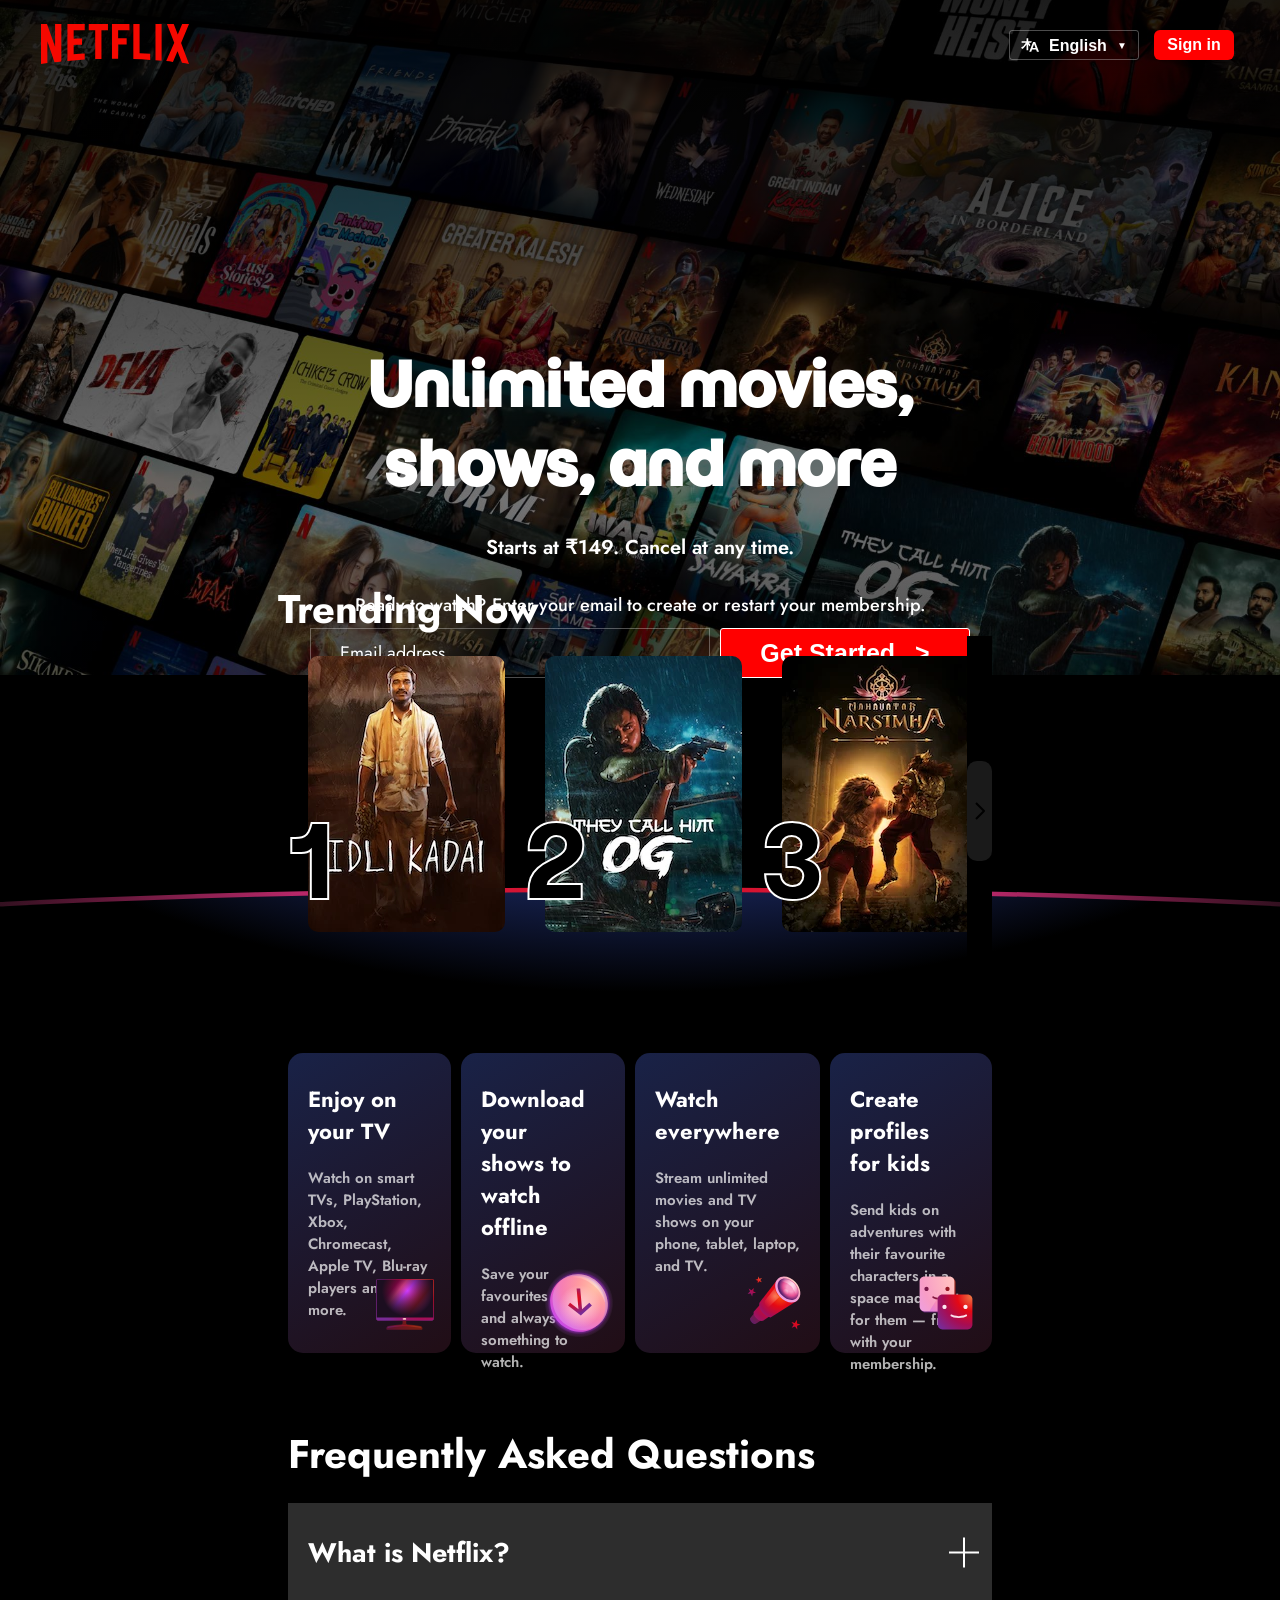
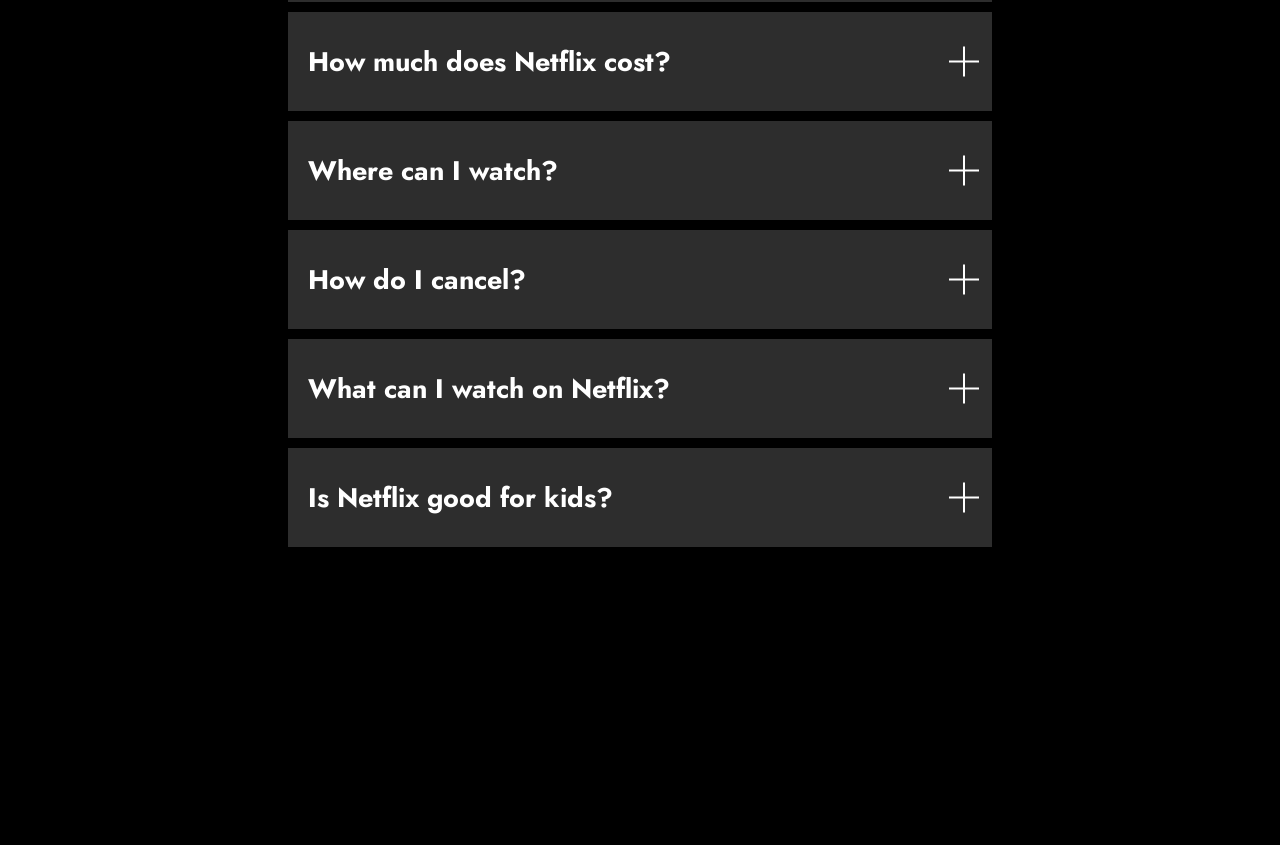
==== commit ff89bf55: "forth-section-completed" ====
--- a/index.htm
+++ b/index.htm
@@ -15,14 +15,14 @@
 
 <body>
     <div class="upper">
-        <img src="main image.jpg" alt="">
+        <img class="background-image" src="main image.jpg" alt="">
         <div class="transparent"></div>
         <nav class="navbar">
-            <div class="logo"><img src="logo.svg" alt=""></div>
+            <div class="logo"><img class="navbar-logo" src="logo.svg" alt=""></div>
 
             <div class="buttons">
                 <button class="lang">
-                    <img src="lang.svg" alt="">
+                    <img class="lang-logo" src="lang.svg" alt="">
                     <select name="lan" id="language">
                         <option value="English">English</option>
                         <option value="Hindi">Hindi</option>
@@ -64,52 +64,52 @@
                             </svg></button></div>
                     <div class="elements">
                         <ul class="ullist">
-                            <li class="img img1">
+                            <li class="li-img img1">
                                 <div class="li-image"><img class="images" src="img1.webp" alt="">
                                     <p class="number">1</p>
                                 </div>
                             </li>
-                            <li class="img img2">
+                            <li class="li-img img2">
                                 <div class="li-image"><img class="images" src="img2.webp" alt="">
                                     <p class="number">2</p>
                                 </div>
                             </li>
-                            <li class="img img3">
+                            <li class="li-img img3">
                                 <div class="li-image"><img class="images" src="img3.webp" alt="">
                                     <p class="number">3</p>
                                 </div>
                             </li>
-                            <li class="img img4">
+                            <li class="li-img img4">
                                 <div class="li-image"><img class="images" src="img4.webp" alt="">
                                     <p class="number">4</p>
                                 </div>
                             </li>
-                            <li class="img img5">
+                            <li class="li-img img5">
                                 <div class="li-image"><img class="images" src="img5.webp" alt="">
                                     <p class="number">5</p>
                                 </div>
                             </li>
-                            <li class="img img6">
+                            <li class="li-img img6">
                                 <div class="li-image"><img class="images" src="img6.webp" alt="">
                                     <p class="number">6</p>
                                 </div>
                             </li>
-                            <li class="img img7">
+                            <li class="li-img img7">
                                 <div class="li-image"><img class="images" src="img7.webp" alt="">
                                     <p class="number">7</p>
                                 </div>
                             </li>
-                            <li class="img img8">
+                            <li class="li-img img8">
                                 <div class="li-image"><img class="images" src="img8.webp" alt="">
                                     <p class="number">8</p>
                                 </div>
                             </li>
-                            <li class="img img9">
+                            <li class="li-img img9">
                                 <div class="li-image"><img class="images" src="img9.webp" alt="">
                                     <p class="number">9</p>
                                 </div>
                             </li>
-                            <li class="img img10">
+                            <li class="li-img img10">
                                 <div class="li-image"><img class="images" src="img10.webp" alt="">
                                     <p class="number">10</p>
                                 </div>
@@ -515,6 +515,76 @@
         </div>
     </div>
     </div>
+    <div class="forth-section">
+        <div class="forth-section-container">
+        <div class="forth">
+            <h2 class="headingQNA">Frequently Asked Questions</h2>
+        </div>
+        <div class="qua-ans">
+            <div class="quation-box">
+                <h3 class="quation">What is Netflix?</h3>
+                <img class="cross" src="cross.svg" alt="">
+            </div>
+            <div class="answer-box">
+                <p>Netflix is a streaming service that offers a wide variety of award-winning TV shows, movies, anime,
+                    documentaries and more – on thousands of internet-connected devices.</p><br>
+                <p>You can watch as much as you want, whenever you want, without a single ad – all for one low monthly
+                    price. There's always something new to discover, and new TV shows and movies are added every week!
+                </p>
+            </div>
+            <div class="quation-box">
+                <h3 class="quation">How much does Netflix cost?</h3>
+                <img class="cross" src="cross.svg" alt="">
+            </div>
+            <div class="answer-box">
+                <p>Watch Netflix on your smartphone, tablet, Smart TV, laptop, or streaming device, all for one fixed
+                    monthly fee. Plans range from ₹149 to ₹649 a month. No extra costs, no contracts.</p>
+
+            </div>
+            <div class="quation-box">
+                <h3 class="quation">Where can I watch?</h3>
+                <img class="cross" src="cross.svg" alt="">
+            </div>
+            <div class="answer-box">
+                <p>Watch anywhere, anytime. Sign in with your Netflix account to watch instantly on the web at
+                    netflix.com from your personal computer or on any internet-connected device that offers the Netflix
+                    app, including smart TVs, smartphones, tablets, streaming media players and game consoles.</p><br>
+                <p>You can also download your favourite shows with the iOS or Android app. Use downloads to watch while
+                    you're on the go and without an internet connection. Take Netflix with you anywhere.
+                </p>
+            </div>
+            <div class="quation-box">
+                <h3 class="quation">How do I cancel?</h3>
+                <img class="cross" src="cross.svg" alt="">
+            </div>
+            <div class="answer-box">
+                <p>Netflix is flexible. There are no annoying contracts and no commitments. You can easily cancel your
+                    account online in two clicks. There are no cancellation fees – start or stop your account anytime.
+                </p>
+            </div>
+            <div class="quation-box">
+                <h3 class="quation">What can I watch on Netflix?</h3>
+                <img class="cross" src="cross.svg" alt="">
+            </div>
+            <div class="answer-box">
+                <p>Netflix has an extensive library of feature films, documentaries, shows, anime, award-winning Netflix
+                    originals, and more. Watch as much as you want, anytime you want.</p>
+            </div>
+            <div class="quation-box">
+                <h3 class="quation">Is Netflix good for kids?</h3>
+                <img class="cross" src="cross.svg" alt="">
+            </div>
+            <div class="answer-box">
+                <p>The Netflix Kids experience is included in your membership to give parents control while kids enjoy
+                    family-friendly TV shows and films in their own space.</p><br>
+                <p>Kids profiles come with PIN-protected parental controls that let you restrict the maturity rating of
+                    content kids can watch and block specific titles you don’t want kids to see.
+                </p>
+            </div>
+        </div>
+
+    </div>
+    </div>
 </body>
 <script src="netflix.js"></script>
 </html>
--- a/style.css
+++ b/style.css
@@ -12,7 +12,7 @@
     color: white;
 }
 
-.upper img {
+.background-image {
     width: 100%;
     transform: translateY(-45px);
     z-index: 1
@@ -94,10 +94,10 @@
 
 }
 
-.navbar img {
+.navbar-logo {
     height: 40px;
     position: relative;
-    top: 45px;
+    top: 1px;
     filter: invert(14%) sepia(88%) saturate(7485%) hue-rotate(2deg) brightness(95%) contrast(105%);
 
 }
@@ -163,11 +163,11 @@
     color: black;
 }
 
-.lang img {
+.lang-logo {
     height: 18px;
     padding-left: 25px;
     position: relative;
-    top: 44px;
+    top: 0px;
     filter: brightness(0) invert(1);
 }
 
@@ -343,7 +343,7 @@
     position: relative;
 }
 
-.img {
+.li-img {
     margin: 20px;
     cursor: pointer;
     transition: transform 0.4s ease, z-index 0.4s ease;
@@ -434,29 +434,29 @@
 
 }
 
-.img:hover {
+.li-img:hover {
     transform: scale(1.01);
     z-index: 10;
 }
 
-.img:hover .images {
+.li-img:hover .images {
     transform: scale(1.01);
     filter: brightness(1.2);
     box-shadow: 0 20px 40px rgba(0, 0, 0, 0.6);
 }
 
-.img:hover .number {
+.li-img:hover .number {
     transform: scale(1.1);
 }
 
-.ullist:hover .img:not(:hover) {
+.ullist:hover .li-img:not(:hover) {
     transform: scale(0.95);
     opacity: 0.7;
 }
 
 .third-section {
     width: 100vw;
-    height: 500px;
+    height: 450px;
     display: flex;
     justify-content: center;
 }
@@ -517,4 +517,83 @@
 
 .box:hover {
     transform: scale(1.05);
+}
+
+.forth-section {
+    height: 1000px;
+    display: flex;
+    justify-content: center;
+}
+
+.forth-section-container {
+    height: auto;
+    width: 55vw;
+}
+
+.forth {
+    position: relative;
+    top: -20px;
+}
+
+.headingQNA {
+    font-size: 40px;
+    font-family: "Jost", sans-serif;
+    font-weight: bold;
+}
+
+.qua-ans {
+    height: auto;
+    width: 55vw;
+}
+
+.quation-box,
+.answer-box {
+    background: rgb(45, 45, 45);
+    font-family: "Jost", sans-serif;
+    font-weight: 400;
+    font-size: 23px;
+
+}
+
+.quation-box {
+    padding: 30px 10px 30px 20px;
+    width: 55vw;
+    box-sizing: border-box;
+    display: flex;
+    justify-content: space-between;
+    cursor: pointer;
+    color: white;
+    user-select: none;
+
+
+}
+
+
+.quation-box:hover {
+    background: rgb(57, 57, 57);
+}
+
+.answer-box {
+    height: 0px;
+    box-sizing: border-box;
+    width: 55vw;
+    overflow: hidden;
+    margin-top: 0px;
+    transition: all 0.1s ease-in-out;
+    padding: 0px 20px;
+
+}
+
+
+.cross {
+    filter: brightness(0) invert(1);
+    transition: all 0.1s ease-in-out;
+    -webkit-user-drag: none;
+
+}
+
+.qua-ans {
+    display: flex;
+    flex-direction: column;
+    gap: 5px;
 }
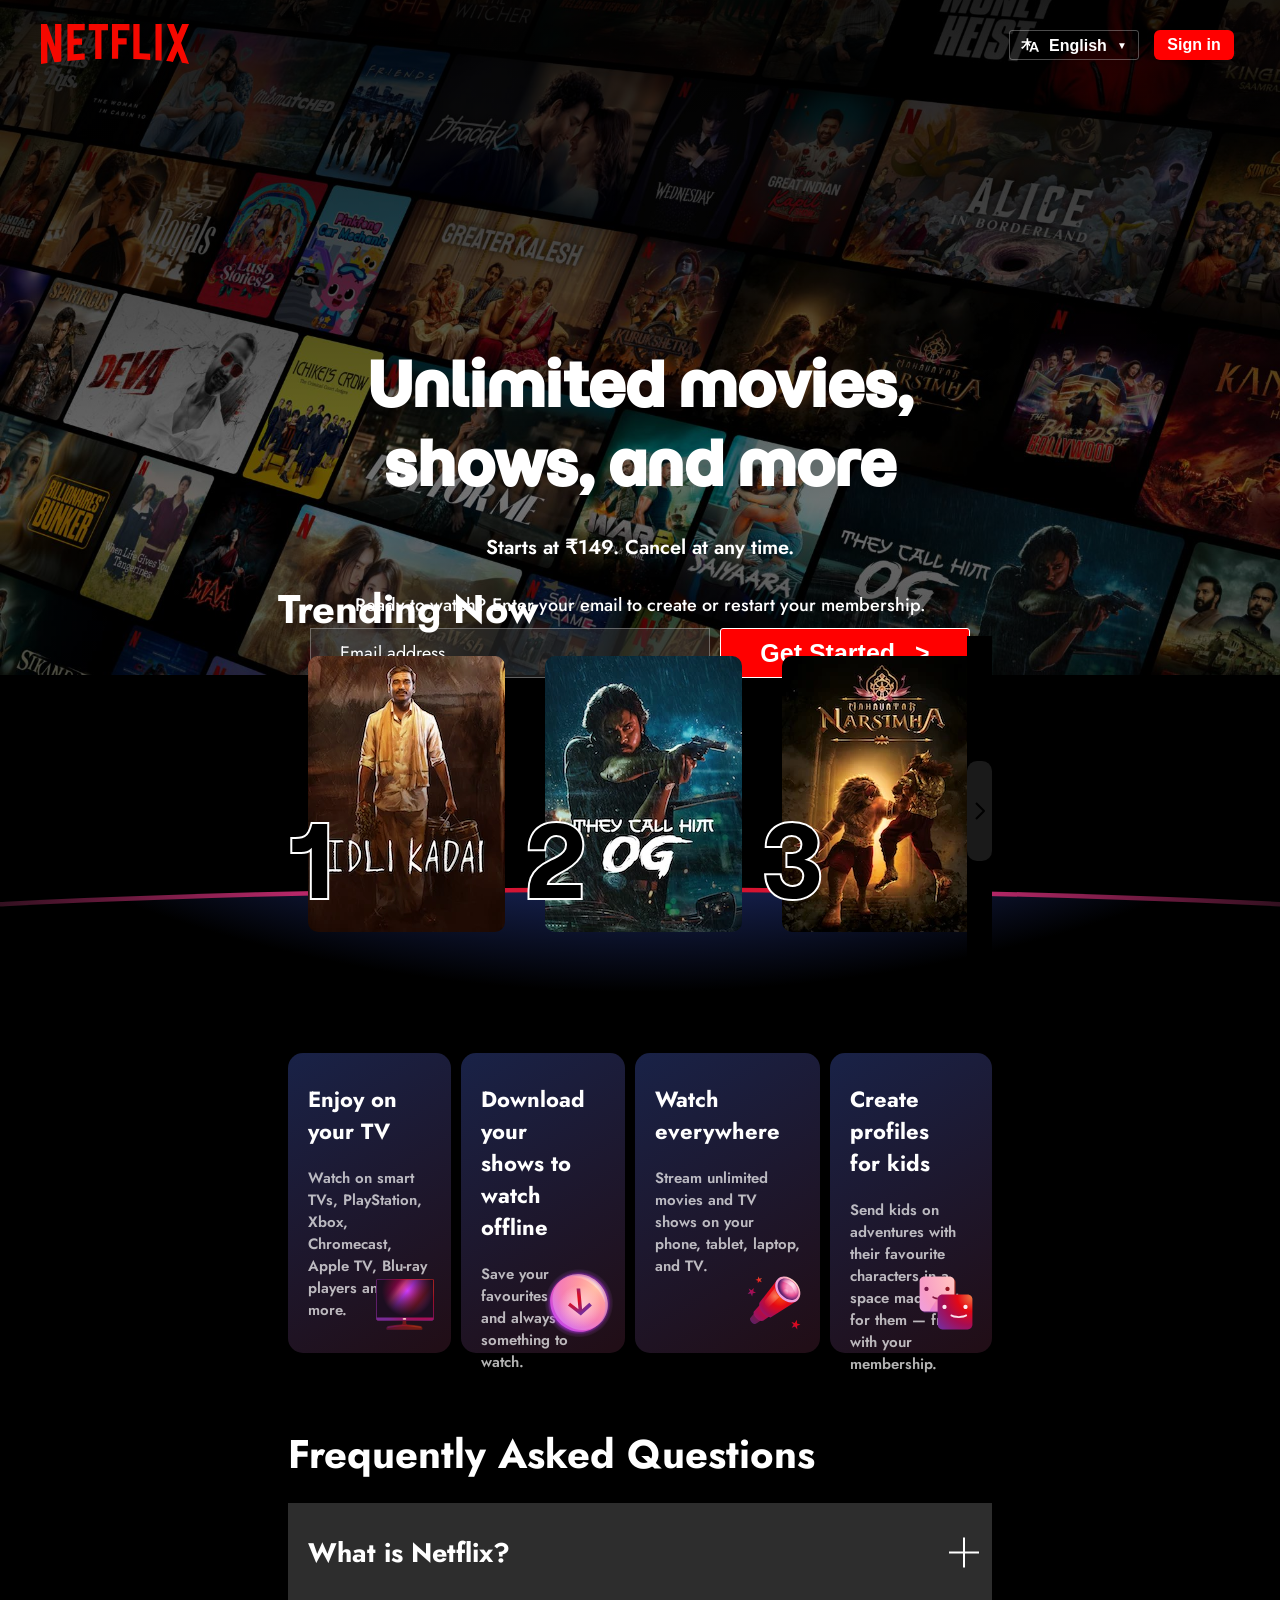
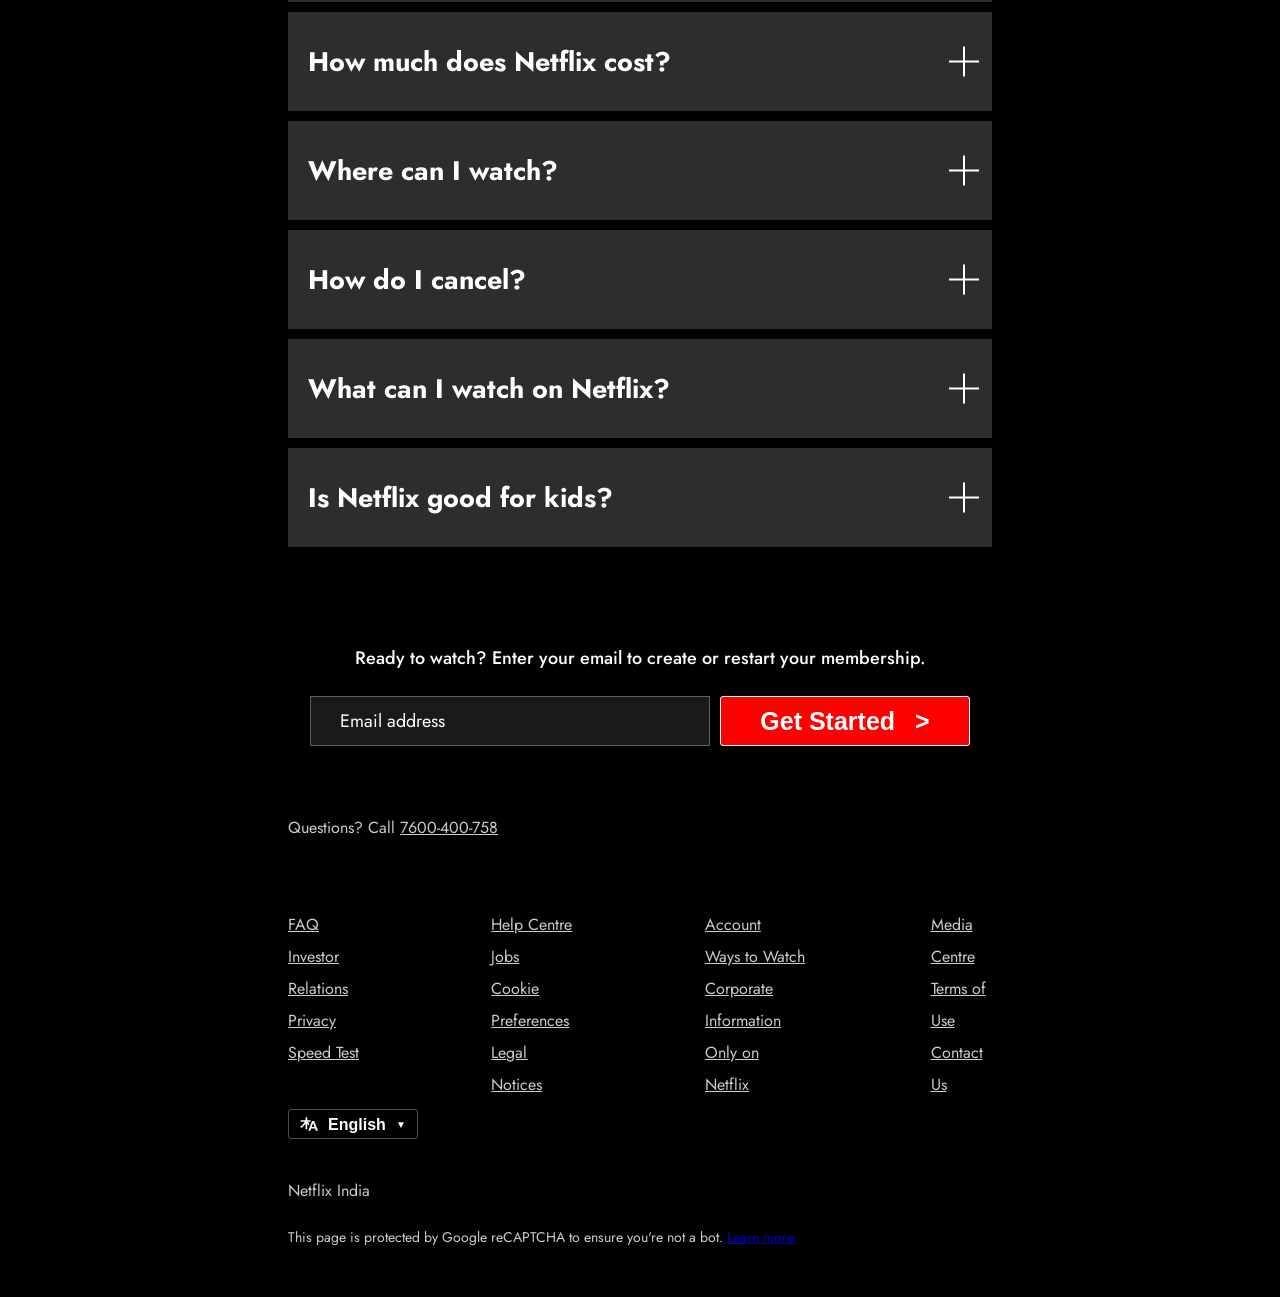
==== commit b29b51c4: "complated" ====
--- a/index.htm
+++ b/index.htm
@@ -10,7 +10,7 @@
     <link
         href="https://fonts.googleapis.com/css2?family=Jost:ital,wght@0,100..900;1,100..900&family=Momo+Trust+Display&family=Roboto:ital,wght@0,100..900;1,100..900&display=swap"
         rel="stylesheet">
-        <link rel="stylesheet" href="style.css">
+    <link rel="stylesheet" href="style.css">
 </head>
 
 <body>
@@ -130,461 +130,540 @@
     </div>
     <div class="third-section">
         <div class="third-section-container">
-        <div class="more-reasons">
-            <h2 class="headingjoin">More reasons to join</h2>
+            <div class="more-reasons">
+                <h2 class="headingjoin">More reasons to join</h2>
+            </div>
+            <div class="boxes">
+                <div class="box">
+                    <h3 class="title">Enjoy on your TV</h3>
+                    <p class="text">Watch on smart TVs, PlayStation, Xbox, Chromecast, Apple TV, Blu-ray players and
+                        more.
+                    </p>
+                    <div class="png"><svg width="72" height="72" viewBox="0 0 72 72" fill="none" class="">
+                            <g id="television-core-small">
+                                <path id="Vector" fill-rule="evenodd" clip-rule="evenodd"
+                                    d="M37.2 53.3992C37.2 52.7365 36.6628 52.1992 36 52.1992H34.8C34.1373 52.1992 33.6 52.7365 33.6 53.3992V56.2636C33.6 56.9129 33.0834 57.4433 32.4347 57.4739C30.3013 57.5744 28.1719 57.7834 26.0546 58.1011L19.444 59.0926C18.2692 59.2688 17.4 60.2782 17.4 61.4662V62.0992C17.4 62.4304 17.6686 62.6992 18 62.6992H52.8C53.1314 62.6992 53.4 62.4304 53.4 62.0992V61.4662C53.4 60.2782 52.5309 59.2688 51.3561 59.0926L44.7454 58.1011C42.6282 57.7834 40.4987 57.5744 38.3653 57.4739C37.7167 57.4433 37.2 56.9129 37.2 56.2636V53.3992Z"
+                                    fill="url(#paint0_radial_5179_1308)"></path>
+                                <path id="Vector_2"
+                                    d="M18.6 60.7388C18.6 60.2306 18.9587 59.796 19.4602 59.711C22.0196 59.2775 29.7585 58.0508 35.4 58.0508C41.0415 58.0508 48.7804 59.2775 51.3398 59.711C51.8412 59.796 52.2 60.2306 52.2 60.7388C52.2 60.902 52.0575 61.0268 51.8967 61.0004C50.1219 60.707 40.9704 59.2409 35.4 59.2409C29.8295 59.2409 20.678 60.707 18.9033 61.0004C18.7425 61.0268 18.6 60.902 18.6 60.7388Z"
+                                    fill="url(#paint1_radial_5179_1308)"></path>
+                                <path id="Vector_3"
+                                    d="M63 12H8.99995C8.00584 12 7.19995 12.8059 7.19995 13.8V51.6C7.19995 52.5941 8.00584 53.4 8.99995 53.4H63C63.9941 53.4 64.8 52.5941 64.8 51.6V13.8C64.8 12.8059 63.9941 12 63 12Z"
+                                    fill="url(#paint2_linear_5179_1308)"></path>
+                                <path id="Vector_4"
+                                    d="M63 12H8.99995C8.00584 12 7.19995 12.8059 7.19995 13.8V51.6C7.19995 52.5941 8.00584 53.4 8.99995 53.4H63C63.9941 53.4 64.8 52.5941 64.8 51.6V13.8C64.8 12.8059 63.9941 12 63 12Z"
+                                    fill="url(#paint3_radial_5179_1308)"></path>
+                                <path id="Vector_5" fill-rule="evenodd" clip-rule="evenodd"
+                                    d="M8.99995 12.6H63C63.663 12.6 64.2 13.1372 64.2 13.8V50.4H7.79995V13.8C7.79995 13.1372 8.33719 12.6 8.99995 12.6ZM7.19995 50.4V13.8C7.19995 12.8059 8.00581 12 8.99995 12H63C63.9942 12 64.8 12.8059 64.8 13.8V50.4V51.6C64.8 52.5941 63.9942 53.4 63 53.4H8.99995C8.00581 53.4 7.19995 52.5941 7.19995 51.6V50.4Z"
+                                    fill="url(#paint4_radial_5179_1308)"></path>
+                                <path id="Vector_6"
+                                    d="M35.4 52.8C36.3941 52.8 37.2 52.3971 37.2 51.9C37.2 51.4029 36.3941 51 35.4 51C34.4059 51 33.6 51.4029 33.6 51.9C33.6 52.3971 34.4059 52.8 35.4 52.8Z"
+                                    fill="url(#paint5_radial_5179_1308)"></path>
+                            </g>
+                            <defs>
+                                <radialGradient id="paint0_radial_5179_1308" cx="0" cy="0" r="1"
+                                    gradientUnits="userSpaceOnUse"
+                                    gradientTransform="translate(50.3269 49.3723) rotate(118.526) scale(55.1579 46.2871)">
+                                    <stop stop-color="#802600"></stop>
+                                    <stop offset="0.333333" stop-color="#6F181D"></stop>
+                                    <stop offset="0.666667" stop-color="#5B1333"></stop>
+                                    <stop offset="1" stop-color="#391945"></stop>
+                                </radialGradient>
+                                <radialGradient id="paint1_radial_5179_1308" cx="0" cy="0" r="1"
+                                    gradientUnits="userSpaceOnUse"
+                                    gradientTransform="translate(48.1077 53.6128) rotate(158.116) scale(32.7275 42.219)">
+                                    <stop stop-color="#99421D"></stop>
+                                    <stop offset="0.333333" stop-color="#99161D"></stop>
+                                    <stop offset="0.666667" stop-color="#7D1845"></stop>
+                                    <stop offset="1" stop-color="#59216E"></stop>
+                                </radialGradient>
+                                <linearGradient id="paint2_linear_5179_1308" x1="10.4727" y1="14.9572" x2="56.1755"
+                                    y2="51.4814" gradientUnits="userSpaceOnUse">
+                                    <stop stop-color="#99161D"></stop>
+                                    <stop offset="0.245283" stop-color="#CA005B"></stop>
+                                    <stop offset="0.346698" stop-color="#FF479A"></stop>
+                                    <stop offset="0.46934" stop-color="#CC3CFF"></stop>
+                                    <stop offset="0.735849" stop-color="#BC1A22"></stop>
+                                    <stop offset="1" stop-color="#C94FF5"></stop>
+                                </linearGradient>
+                                <radialGradient id="paint3_radial_5179_1308" cx="0" cy="0" r="1"
+                                    gradientUnits="userSpaceOnUse"
+                                    gradientTransform="translate(38.6181 23.8286) rotate(90) scale(25.9571 25.8545)">
+                                    <stop stop-color="#1C0E20" stop-opacity="0"></stop>
+                                    <stop offset="1" stop-color="#1C0E20"></stop>
+                                </radialGradient>
+                                <radialGradient id="paint4_radial_5179_1308" cx="0" cy="0" r="1"
+                                    gradientUnits="userSpaceOnUse"
+                                    gradientTransform="translate(54 20.1938) rotate(144.293) scale(47.2897 44.8232)">
+                                    <stop stop-color="#EF7744"></stop>
+                                    <stop offset="0.333333" stop-color="#E50914"></stop>
+                                    <stop offset="0.666667" stop-color="#A70D53"></stop>
+                                    <stop offset="1" stop-color="#792A95"></stop>
+                                </radialGradient>
+                                <radialGradient id="paint5_radial_5179_1308" cx="0" cy="0" r="1"
+                                    gradientUnits="userSpaceOnUse"
+                                    gradientTransform="translate(36.525 51.3562) rotate(135) scale(4.58735)">
+                                    <stop stop-color="#FFDCCC"></stop>
+                                    <stop offset="0.333333" stop-color="#FFBDC0"></stop>
+                                    <stop offset="0.666667" stop-color="#F89DC6"></stop>
+                                    <stop offset="1" stop-color="#E4A1FA"></stop>
+                                </radialGradient>
+                            </defs>
+                        </svg></div>
+                </div>
+                <div class="box">
+                    <h3 class="title">Download your shows to watch offline</h3>
+                    <p class="text">Save your favourites easily and always have something to watch.</p>
+                    <div class="png"><svg width="72" height="72" viewBox="0 0 72 72" fill="none">
+                            <g id="download-core-small">
+                                <path id="Vector"
+                                    d="M36 70.2008C54.8882 70.2008 70.2001 54.8889 70.2001 36.0008C70.2001 17.1126 54.8882 1.80078 36 1.80078C17.1119 1.80078 1.80005 17.1126 1.80005 36.0008C1.80005 54.8889 17.1119 70.2008 36 70.2008Z"
+                                    fill="url(#paint0_radial_5179_7940)"></path>
+                                <path id="Vector_2" opacity="0.4"
+                                    d="M64.7658 36.195C65.5206 51.5916 53.7908 63.5824 38.5668 62.977C23.3428 62.3722 10.3893 49.4 9.63446 34.0034C8.87954 18.6068 20.6091 6.61594 35.8331 7.22116C51.0571 7.82638 64.0104 20.7984 64.7658 36.195Z"
+                                    fill="url(#paint1_radial_5179_7940)"></path>
+                                <path id="Vector_3"
+                                    d="M62.3657 37.9958C63.1205 53.3924 51.3908 65.3832 36.1668 64.7778C20.9428 64.173 7.9893 51.2008 7.23444 35.8041C6.47952 20.4075 18.2091 8.41672 33.4331 9.02194C48.6571 9.62716 61.6103 22.5992 62.3657 37.9958Z"
+                                    fill="url(#paint2_radial_5179_7940)"></path>
+                                <path id="Vector_4" opacity="0.5"
+                                    d="M64.7658 36.195C65.5206 51.5916 53.7908 63.5824 38.5668 62.977C23.3428 62.3722 10.3893 49.4 9.63446 34.0034C8.87954 18.6068 20.6091 6.61594 35.8331 7.22116C51.0571 7.82638 64.0104 20.7984 64.7658 36.195Z"
+                                    fill="url(#paint3_radial_5179_7940)"></path>
+                                <path id="Vector_5" opacity="0.6"
+                                    d="M36.9 60.6C48.6636 60.6 58.2 51.0637 58.2 39.3C58.2 27.5363 48.6636 18 36.9 18C25.1363 18 15.6 27.5363 15.6 39.3C15.6 51.0637 25.1363 60.6 36.9 60.6Z"
+                                    fill="url(#paint4_radial_5179_7940)"></path>
+                                <path id="Vector_6" fill-rule="evenodd" clip-rule="evenodd"
+                                    d="M39.0849 42.2727L46.3387 35.76L48.8945 38.5142L38.9118 47.477L37.8466 48.4333L36.6071 47.477L24.9899 38.5142L27.0434 35.76L35.4849 42.2727L33.6 21.6016H37.2L39.0849 42.2727Z"
+                                    fill="url(#paint5_radial_5179_7940)"></path>
+                                <path id="Vector_7" opacity="0.4" fill-rule="evenodd" clip-rule="evenodd"
+                                    d="M61.6566 34.9618C61.7832 35.3893 62.391 35.3233 62.3694 34.878C61.6962 21.1369 50.1509 9.55975 36.5817 9.01957C34.4606 8.93515 32.4155 9.12541 30.4772 9.55909C30.0745 9.64915 30.1575 10.2082 30.5697 10.2246C45.0094 10.7979 57.6246 21.2971 61.6566 34.9618Z"
+                                    fill="url(#paint6_radial_5179_7940)"></path>
+                            </g>
+                            <defs>
+                                <radialGradient id="paint0_radial_5179_7940" cx="0" cy="0" r="1"
+                                    gradientUnits="userSpaceOnUse"
+                                    gradientTransform="translate(36.0001 36.1837) rotate(-90) scale(34.3829)">
+                                    <stop offset="0.782019" stop-color="#982DBE"></stop>
+                                    <stop offset="0.906819" stop-color="#B038DC" stop-opacity="0.2"></stop>
+                                    <stop offset="1" stop-color="#E4A1FA" stop-opacity="0"></stop>
+                                </radialGradient>
+                                <radialGradient id="paint1_radial_5179_7940" cx="0" cy="0" r="1"
+                                    gradientUnits="userSpaceOnUse"
+                                    gradientTransform="translate(52.9937 20.0992) rotate(135) scale(49.9836)">
+                                    <stop stop-color="#FFDCCC"></stop>
+                                    <stop offset="0.333333" stop-color="#FFBDC0"></stop>
+                                    <stop offset="0.666667" stop-color="#F89DC6"></stop>
+                                    <stop offset="1" stop-color="#E4A1FA"></stop>
+                                </radialGradient>
+                                <radialGradient id="paint2_radial_5179_7940" cx="0" cy="0" r="1"
+                                    gradientUnits="userSpaceOnUse"
+                                    gradientTransform="translate(52.7999 19.6937) rotate(135) scale(53.1037)">
+                                    <stop stop-color="#FFA984"></stop>
+                                    <stop offset="0.333333" stop-color="#FF787F"></stop>
+                                    <stop offset="0.666667" stop-color="#F45FA2"></stop>
+                                    <stop offset="1" stop-color="#C44AF1"></stop>
+                                </radialGradient>
+                                <radialGradient id="paint3_radial_5179_7940" cx="0" cy="0" r="1"
+                                    gradientUnits="userSpaceOnUse"
+                                    gradientTransform="translate(52.9937 20.0992) rotate(135) scale(49.9836)">
+                                    <stop stop-color="#FFDCCC"></stop>
+                                    <stop offset="0.333333" stop-color="#FFBDC0"></stop>
+                                    <stop offset="0.666667" stop-color="#F89DC6"></stop>
+                                    <stop offset="1" stop-color="#E4A1FA"></stop>
+                                </radialGradient>
+                                <radialGradient id="paint4_radial_5179_7940" cx="0" cy="0" r="1"
+                                    gradientUnits="userSpaceOnUse" gradientTransform="translate(36.9 39.3) scale(21.3)">
+                                    <stop stop-color="white"></stop>
+                                    <stop offset="1" stop-color="white" stop-opacity="0"></stop>
+                                </radialGradient>
+                                <radialGradient id="paint5_radial_5179_7940" cx="0" cy="0" r="1"
+                                    gradientUnits="userSpaceOnUse"
+                                    gradientTransform="translate(31.2 32.1016) rotate(39.5226) scale(15.5567)">
+                                    <stop stop-color="#EF7744"></stop>
+                                    <stop offset="0.2406" stop-color="#E50914"></stop>
+                                    <stop offset="1" stop-color="#792A95"></stop>
+                                </radialGradient>
+                                <radialGradient id="paint6_radial_5179_7940" cx="0" cy="0" r="1"
+                                    gradientUnits="userSpaceOnUse"
+                                    gradientTransform="translate(50.7 21.3) rotate(-180) scale(30)">
+                                    <stop stop-color="white"></stop>
+                                    <stop offset="1" stop-color="white" stop-opacity="0"></stop>
+                                </radialGradient>
+                            </defs>
+                        </svg></div>
+                </div>
+                <div class="box">
+                    <h3 class="title">Watch everywhere</h3>
+                    <p class="text">Stream unlimited movies and TV shows on your phone, tablet, laptop, and TV.</p>
+                    <div class="png"><svg width="72" height="72" viewBox="0 0 72 72" fill="none">
+                            <g id="telescope-core-small">
+                                <path id="Vector"
+                                    d="M24.0492 36.6016L33.6 46.3898L17.8029 56.8633C17.8029 56.8633 15.8891 57.6983 13.625 55.2638C11.361 52.8293 12.1235 51.238 12.1235 51.238L24.0492 36.6016Z"
+                                    fill="url(#paint0_radial_5179_1664)"></path>
+                                <path id="Vector_2"
+                                    d="M25.0344 34.1992L36 46.151L25.0616 53.8043C25.0616 53.8043 21.8289 55.0984 18.0987 51.0172C14.3686 46.9358 15.9198 44.5105 15.9198 44.5105L25.0344 34.1992Z"
+                                    fill="url(#paint1_radial_5179_1664)"></path>
+                                <path id="Vector_3"
+                                    d="M39 13.0195L59.1 33.6788L32.5325 50.4142C32.5325 50.4142 28.7459 50.2552 24.3978 45.4897C20.0498 40.7243 21.4096 35.8101 21.4096 35.8101L39 13.0195Z"
+                                    fill="url(#paint2_radial_5179_1664)"></path>
+                                <path id="Vector_4"
+                                    d="M57.6709 15.3516C63.1044 21.2807 63.9858 29.2883 59.6386 33.2371C55.2916 37.186 47.3628 35.5806 41.9292 29.6515C36.4954 23.7224 35.6145 15.7148 39.9615 11.766C44.3084 7.81716 52.2372 9.42252 57.6709 15.3516Z"
+                                    fill="url(#paint3_radial_5179_1664)"></path>
+                                <path id="Vector_5"
+                                    d="M58.3787 31.255C54.8121 34.5032 48.2143 33.0817 43.6421 28.0798C39.07 23.078 38.2547 16.39 41.8213 13.1419C45.3879 9.89364 51.9857 11.3152 56.5579 16.3171C61.1298 21.3189 61.9452 28.0069 58.3787 31.255Z"
+                                    fill="url(#paint4_radial_5179_1664)"></path>
+                                <path id="Vector_6" opacity="0.85"
+                                    d="M59.6783 28.823C60.576 24.1785 59.6544 20.5934 56.1603 16.6199C52.6662 12.6464 47.3508 10.8657 43.7796 12.7598C39.371 15.098 48.3734 13.5961 53.4577 19.5815C57.8259 24.724 58.8516 33.1009 59.6783 28.823Z"
+                                    fill="url(#paint5_radial_5179_1664)"></path>
+                                <path id="Vector_7" opacity="0.4"
+                                    d="M50.3979 25.2452C50.4549 26.7239 49.2932 27.7677 47.8032 27.5766C46.3131 27.3856 45.059 26.032 45.002 24.5532C44.945 23.0745 46.1067 22.0307 47.5968 22.2218C49.0868 22.4128 50.341 23.7664 50.3979 25.2452Z"
+                                    fill="url(#paint6_radial_5179_1664)"></path>
+                                <path id="Vector_8" opacity="0.6"
+                                    d="M36.9217 21.0039L26.4258 34.3627C26.3297 36.4604 28.2903 39.5534 30.0334 40.8344L41.2345 29.9105C39.6 28.2005 36.9591 24.1025 36.9217 21.0039Z"
+                                    fill="url(#paint7_radial_5179_1664)"></path>
+                                <path id="Vector_9" fill-rule="evenodd" clip-rule="evenodd"
+                                    d="M20.0576 9.60156L21.479 11.7187L24 11.0654L22.3575 13.0272L23.7789 15.1444L21.3424 14.2397L19.7 16.2016L19.8365 13.6806L17.4 12.7759L19.9209 12.1225L20.0576 9.60156ZM58.776 52.8016L58.9623 56.4685L62.4 57.4188L59.0774 58.7347L59.2637 62.4016L57.0239 59.548L53.7014 60.8638L55.6397 57.7843L53.4 54.9307L56.8377 55.8811L58.776 52.8016ZM15.206 24.2101L15.8768 21.0016L13.4793 23.1964L10.6853 21.5563L11.9975 24.553L9.59998 26.7478L12.8085 26.405L14.1207 29.4016L14.7915 26.1931L18 25.8502L15.206 24.2101Z"
+                                    fill="url(#paint8_linear_5179_1664)"></path>
+                            </g>
+                            <defs>
+                                <radialGradient id="paint0_radial_5179_1664" cx="0" cy="0" r="1"
+                                    gradientUnits="userSpaceOnUse"
+                                    gradientTransform="translate(36.6875 32.7016) rotate(135) scale(34.9134)">
+                                    <stop stop-color="#99421D"></stop>
+                                    <stop offset="0.333333" stop-color="#99161D"></stop>
+                                    <stop offset="0.666667" stop-color="#7D1845"></stop>
+                                    <stop offset="1" stop-color="#59216E"></stop>
+                                </radialGradient>
+                                <radialGradient id="paint1_radial_5179_1664" cx="0" cy="0" r="1"
+                                    gradientUnits="userSpaceOnUse"
+                                    gradientTransform="translate(42.5937 27.2992) rotate(135) scale(44.5477 44.5279)">
+                                    <stop stop-color="#EF7744"></stop>
+                                    <stop offset="0.333333" stop-color="#E50914"></stop>
+                                    <stop offset="0.666667" stop-color="#A70D53"></stop>
+                                    <stop offset="1" stop-color="#792A95"></stop>
+                                </radialGradient>
+                                <radialGradient id="paint2_radial_5179_1664" cx="0" cy="0" r="1"
+                                    gradientUnits="userSpaceOnUse"
+                                    gradientTransform="translate(42.3 29.106) rotate(135) scale(31.8127)">
+                                    <stop stop-color="#FB540D"></stop>
+                                    <stop offset="0.333333" stop-color="#E50914"></stop>
+                                    <stop offset="0.666667" stop-color="#A70D53"></stop>
+                                    <stop offset="1" stop-color="#792A95"></stop>
+                                </radialGradient>
+                                <radialGradient id="paint3_radial_5179_1664" cx="0" cy="0" r="1"
+                                    gradientUnits="userSpaceOnUse"
+                                    gradientTransform="translate(57.675 14.7078) rotate(134.326) scale(24.0433 24.0367)">
+                                    <stop stop-color="#FFDCCC"></stop>
+                                    <stop offset="0.333333" stop-color="#FFBDC0"></stop>
+                                    <stop offset="0.666667" stop-color="#F89DC6"></stop>
+                                    <stop offset="1" stop-color="#E4A1FA"></stop>
+                                </radialGradient>
+                                <radialGradient id="paint4_radial_5179_1664" cx="0" cy="0" r="1"
+                                    gradientUnits="userSpaceOnUse"
+                                    gradientTransform="translate(52.1305 21.273) rotate(141.875) scale(9.87138 12.8159)">
+                                    <stop offset="0.307292" stop-color="#F89DC6"></stop>
+                                    <stop offset="0.645392" stop-color="#E75094"></stop>
+                                    <stop offset="1" stop-color="#59216E"></stop>
+                                </radialGradient>
+                                <radialGradient id="paint5_radial_5179_1664" cx="0" cy="0" r="1"
+                                    gradientUnits="userSpaceOnUse"
+                                    gradientTransform="translate(55.8 15.6) rotate(135) scale(13.1522)">
+                                    <stop stop-color="white"></stop>
+                                    <stop offset="1" stop-color="white" stop-opacity="0"></stop>
+                                </radialGradient>
+                                <radialGradient id="paint6_radial_5179_1664" cx="0" cy="0" r="1"
+                                    gradientUnits="userSpaceOnUse"
+                                    gradientTransform="translate(49.2362 22.9648) rotate(131.079) scale(5.08644 6.006)">
+                                    <stop stop-color="white"></stop>
+                                    <stop offset="1" stop-color="white" stop-opacity="0"></stop>
+                                </radialGradient>
+                                <radialGradient id="paint7_radial_5179_1664" cx="0" cy="0" r="1"
+                                    gradientUnits="userSpaceOnUse"
+                                    gradientTransform="translate(36.8758 29.1353) rotate(137.622) scale(13.5764)">
+                                    <stop stop-color="#FFA984"></stop>
+                                    <stop offset="1" stop-color="#F7636B" stop-opacity="0"></stop>
+                                </radialGradient>
+                                <linearGradient id="paint8_linear_5179_1664" x1="44.65" y1="27.9016" x2="24.25"
+                                    y2="48.3016" gradientUnits="userSpaceOnUse">
+                                    <stop stop-color="#EF7744"></stop>
+                                    <stop offset="0.333333" stop-color="#E50914"></stop>
+                                    <stop offset="0.666667" stop-color="#A70D53"></stop>
+                                    <stop offset="1" stop-color="#792A95"></stop>
+                                </linearGradient>
+                            </defs>
+                        </svg></div>
+                </div>
+                <div class="box">
+                    <h3 class="title">Create profiles for kids</h3>
+                    <p class="text">Send kids on adventures with their favourite characters in a space made just for
+                        them —
+                        free with your membership.</p>
+                    <div class="png"><svg width="72" height="72" viewBox="0 0 72 72" fill="none">
+                            <g id="profiles-core-small">
+                                <path id="Vector"
+                                    d="M10.8 15.6008C10.8 12.9499 12.949 10.8008 15.5999 10.8008H40.8C43.4509 10.8008 45.6 12.9498 45.6 15.6008V40.8007C45.6 43.4516 43.4509 45.6007 40.8 45.6007H15.6C12.949 45.6007 10.8 43.4517 10.8 40.8007V15.6008Z"
+                                    fill="url(#paint0_radial_5179_7919)"></path>
+                                <path id="Vector_2"
+                                    d="M9.59998 14.4016C9.59998 11.7506 11.749 9.60162 14.4 9.60156H39.6C42.251 9.60156 44.4 11.7506 44.4 14.4016V39.6015C44.4 42.2525 42.251 44.4015 39.6 44.4015H14.4C11.749 44.4016 9.59998 42.2525 9.59998 39.6015V14.4016Z"
+                                    fill="url(#paint1_radial_5179_7919)"></path>
+                                <path id="Vector_3"
+                                    d="M18.6 21.9008C18.6 23.0606 17.6598 24.0008 16.5 24.0008C15.3402 24.0008 14.4 23.0606 14.4 21.9008C14.4 20.741 15.3402 19.8008 16.5 19.8008C17.6598 19.8008 18.6 20.741 18.6 21.9008Z"
+                                    fill="url(#paint2_radial_5179_7919)"></path>
+                                <path id="Vector_4"
+                                    d="M39.6 21.9008C39.6 23.0606 38.6598 24.0008 37.5 24.0008C36.3402 24.0008 35.4 23.0606 35.4 21.9008C35.4 20.741 36.3402 19.8008 37.5 19.8008C38.6598 19.8008 39.6 20.741 39.6 21.9008Z"
+                                    fill="url(#paint3_radial_5179_7919)"></path>
+                                <path id="Vector_5"
+                                    d="M23.6713 29.4501C23.2437 29.1967 22.6917 29.3379 22.4383 29.7655C22.1848 30.1932 22.3261 30.7452 22.7537 30.9986C23.8254 31.6337 26.769 32.7744 30.6375 32.7744C34.506 32.7744 37.4497 31.6337 38.5213 30.9986C38.949 30.7452 39.0902 30.1932 38.8368 29.7655C38.5834 29.3379 38.0313 29.1967 37.6037 29.4501C36.8191 29.9151 34.194 30.9744 30.6375 30.9744C27.081 30.9744 24.456 29.9151 23.6713 29.4501Z"
+                                    fill="url(#paint4_radial_5179_7919)"></path>
+                                <path id="Vector_6" opacity="0.35"
+                                    d="M19.2 44.4016H28.2L32.4 27.6016C30.2787 28.1801 28.4542 29.5387 27.2921 31.4053L19.2 44.4016Z"
+                                    fill="url(#paint5_radial_5179_7919)"></path>
+                                <path id="Vector_7"
+                                    d="M27.6 32.4016C27.6 29.7506 29.749 27.6016 32.4 27.6016L57.6 27.6016C60.2508 27.6016 62.4 29.7506 62.4 32.4016V57.6015C62.4 60.2524 60.2508 62.4016 57.6 62.4016H32.4C29.749 62.4016 27.6 60.2524 27.6 57.6016V32.4016Z"
+                                    fill="url(#paint6_radial_5179_7919)"></path>
+                                <path id="Vector_8"
+                                    d="M36.6 39.9008C36.6 41.0606 35.6598 42.0008 34.5 42.0008C33.3402 42.0008 32.4 41.0606 32.4 39.9008C32.4 38.741 33.3402 37.8008 34.5 37.8008C35.6598 37.8008 36.6 38.741 36.6 39.9008Z"
+                                    fill="url(#paint7_radial_5179_7919)"></path>
+                                <path id="Vector_9"
+                                    d="M57.6 39.9008C57.6 41.0606 56.6598 42.0008 55.5 42.0008C54.3402 42.0008 53.4 41.0606 53.4 39.9008C53.4 38.741 54.3402 37.8008 55.5 37.8008C56.6598 37.8008 57.6 38.741 57.6 39.9008Z"
+                                    fill="url(#paint8_radial_5179_7919)"></path>
+                                <path id="Vector_10"
+                                    d="M41.8213 47.6025C41.3937 47.349 40.8416 47.4903 40.5882 47.9179C40.3348 48.3455 40.476 48.8976 40.9037 49.1509C41.9753 49.786 44.919 50.9267 48.7875 50.9267C52.656 50.9267 55.5996 49.786 56.6713 49.1509C57.0989 48.8976 57.2402 48.3455 56.9867 47.9179C56.7333 47.4903 56.1813 47.349 55.7537 47.6025C54.969 48.0674 52.344 49.1267 48.7875 49.1267C45.231 49.1267 42.6059 48.0674 41.8213 47.6025Z"
+                                    fill="url(#paint9_radial_5179_7919)"></path>
+                            </g>
+                            <defs>
+                                <radialGradient id="paint0_radial_5179_7919" cx="0" cy="0" r="1"
+                                    gradientUnits="userSpaceOnUse"
+                                    gradientTransform="translate(39.075 17.6882) rotate(135) scale(32.8097)">
+                                    <stop stop-color="#99421D"></stop>
+                                    <stop offset="0.333333" stop-color="#99161D"></stop>
+                                    <stop offset="0.666667" stop-color="#7D1845"></stop>
+                                    <stop offset="1" stop-color="#59216E"></stop>
+                                </radialGradient>
+                                <radialGradient id="paint1_radial_5179_7919" cx="0" cy="0" r="1"
+                                    gradientUnits="userSpaceOnUse"
+                                    gradientTransform="translate(62.4 8.70157) rotate(133.87) scale(75.3216)">
+                                    <stop stop-color="#FFDCCC"></stop>
+                                    <stop offset="0.333333" stop-color="#FFBDC0"></stop>
+                                    <stop offset="0.666667" stop-color="#F89DC6"></stop>
+                                    <stop offset="1" stop-color="#E4A1FA"></stop>
+                                </radialGradient>
+                                <radialGradient id="paint2_radial_5179_7919" cx="0" cy="0" r="1"
+                                    gradientUnits="userSpaceOnUse"
+                                    gradientTransform="translate(60.3 11.1008) rotate(133.939) scale(68.7426 55.9547)">
+                                    <stop stop-color="#99421D"></stop>
+                                    <stop offset="0.333333" stop-color="#99161D"></stop>
+                                    <stop offset="0.666667" stop-color="#7D1845"></stop>
+                                    <stop offset="1" stop-color="#59216E"></stop>
+                                </radialGradient>
+                                <radialGradient id="paint3_radial_5179_7919" cx="0" cy="0" r="1"
+                                    gradientUnits="userSpaceOnUse"
+                                    gradientTransform="translate(60.3 11.1008) rotate(133.939) scale(68.7426 55.9547)">
+                                    <stop stop-color="#99421D"></stop>
+                                    <stop offset="0.333333" stop-color="#99161D"></stop>
+                                    <stop offset="0.666667" stop-color="#7D1845"></stop>
+                                    <stop offset="1" stop-color="#59216E"></stop>
+                                </radialGradient>
+                                <radialGradient id="paint4_radial_5179_7919" cx="0" cy="0" r="1"
+                                    gradientUnits="userSpaceOnUse"
+                                    gradientTransform="translate(60.3 11.0994) rotate(133.939) scale(68.7426 55.9548)">
+                                    <stop stop-color="#99421D"></stop>
+                                    <stop offset="0.333333" stop-color="#99161D"></stop>
+                                    <stop offset="0.666667" stop-color="#7D1845"></stop>
+                                    <stop offset="1" stop-color="#59216E"></stop>
+                                </radialGradient>
+                                <radialGradient id="paint5_radial_5179_7919" cx="0" cy="0" r="1"
+                                    gradientUnits="userSpaceOnUse"
+                                    gradientTransform="translate(39.6 27.9016) rotate(135) scale(23.3345)">
+                                    <stop stop-color="#FFA984"></stop>
+                                    <stop offset="0.333333" stop-color="#FF787F"></stop>
+                                    <stop offset="0.666667" stop-color="#F45FA2"></stop>
+                                    <stop offset="1" stop-color="#C44AF1"></stop>
+                                </radialGradient>
+                                <radialGradient id="paint6_radial_5179_7919" cx="0" cy="0" r="1"
+                                    gradientUnits="userSpaceOnUse"
+                                    gradientTransform="translate(61.8 29.7016) rotate(135) scale(43.2749)">
+                                    <stop stop-color="#EF7744"></stop>
+                                    <stop offset="0.333333" stop-color="#E50914"></stop>
+                                    <stop offset="0.666667" stop-color="#A70D53"></stop>
+                                    <stop offset="1" stop-color="#792A95"></stop>
+                                </radialGradient>
+                                <radialGradient id="paint7_radial_5179_7919" cx="0" cy="0" r="1"
+                                    gradientUnits="userSpaceOnUse"
+                                    gradientTransform="translate(62.1 11.1008) rotate(137.146) scale(73.6614 60.3576)">
+                                    <stop stop-color="#FFDCCC"></stop>
+                                    <stop offset="0.333333" stop-color="#FDF6F6"></stop>
+                                    <stop offset="0.666667" stop-color="#FADCE9"></stop>
+                                    <stop offset="1" stop-color="#E4A1FA"></stop>
+                                </radialGradient>
+                                <radialGradient id="paint8_radial_5179_7919" cx="0" cy="0" r="1"
+                                    gradientUnits="userSpaceOnUse"
+                                    gradientTransform="translate(62.1 11.1008) rotate(137.146) scale(73.6614 60.3576)">
+                                    <stop stop-color="#FFDCCC"></stop>
+                                    <stop offset="0.333333" stop-color="#FDF6F6"></stop>
+                                    <stop offset="0.666667" stop-color="#FADCE9"></stop>
+                                    <stop offset="1" stop-color="#E4A1FA"></stop>
+                                </radialGradient>
+                                <radialGradient id="paint9_radial_5179_7919" cx="0" cy="0" r="1"
+                                    gradientUnits="userSpaceOnUse"
+                                    gradientTransform="translate(62.1 11.1017) rotate(137.146) scale(73.6614 60.3576)">
+                                    <stop stop-color="#FFDCCC"></stop>
+                                    <stop offset="0.333333" stop-color="#FDF6F6"></stop>
+                                    <stop offset="0.666667" stop-color="#FADCE9"></stop>
+                                    <stop offset="1" stop-color="#E4A1FA"></stop>
+                                </radialGradient>
+                            </defs>
+                        </svg></div>
+                </div>
+            </div>
         </div>
-        <div class="boxes">
-            <div class="box">
-                <h3 class="title">Enjoy on your TV</h3>
-                <p class="text">Watch on smart TVs, PlayStation, Xbox, Chromecast, Apple TV, Blu-ray players and more.
-                </p>
-                <div class="png"><svg width="72" height="72" viewBox="0 0 72 72" fill="none" class="">
-                        <g id="television-core-small">
-                            <path id="Vector" fill-rule="evenodd" clip-rule="evenodd"
-                                d="M37.2 53.3992C37.2 52.7365 36.6628 52.1992 36 52.1992H34.8C34.1373 52.1992 33.6 52.7365 33.6 53.3992V56.2636C33.6 56.9129 33.0834 57.4433 32.4347 57.4739C30.3013 57.5744 28.1719 57.7834 26.0546 58.1011L19.444 59.0926C18.2692 59.2688 17.4 60.2782 17.4 61.4662V62.0992C17.4 62.4304 17.6686 62.6992 18 62.6992H52.8C53.1314 62.6992 53.4 62.4304 53.4 62.0992V61.4662C53.4 60.2782 52.5309 59.2688 51.3561 59.0926L44.7454 58.1011C42.6282 57.7834 40.4987 57.5744 38.3653 57.4739C37.7167 57.4433 37.2 56.9129 37.2 56.2636V53.3992Z"
-                                fill="url(#paint0_radial_5179_1308)"></path>
-                            <path id="Vector_2"
-                                d="M18.6 60.7388C18.6 60.2306 18.9587 59.796 19.4602 59.711C22.0196 59.2775 29.7585 58.0508 35.4 58.0508C41.0415 58.0508 48.7804 59.2775 51.3398 59.711C51.8412 59.796 52.2 60.2306 52.2 60.7388C52.2 60.902 52.0575 61.0268 51.8967 61.0004C50.1219 60.707 40.9704 59.2409 35.4 59.2409C29.8295 59.2409 20.678 60.707 18.9033 61.0004C18.7425 61.0268 18.6 60.902 18.6 60.7388Z"
-                                fill="url(#paint1_radial_5179_1308)"></path>
-                            <path id="Vector_3"
-                                d="M63 12H8.99995C8.00584 12 7.19995 12.8059 7.19995 13.8V51.6C7.19995 52.5941 8.00584 53.4 8.99995 53.4H63C63.9941 53.4 64.8 52.5941 64.8 51.6V13.8C64.8 12.8059 63.9941 12 63 12Z"
-                                fill="url(#paint2_linear_5179_1308)"></path>
-                            <path id="Vector_4"
-                                d="M63 12H8.99995C8.00584 12 7.19995 12.8059 7.19995 13.8V51.6C7.19995 52.5941 8.00584 53.4 8.99995 53.4H63C63.9941 53.4 64.8 52.5941 64.8 51.6V13.8C64.8 12.8059 63.9941 12 63 12Z"
-                                fill="url(#paint3_radial_5179_1308)"></path>
-                            <path id="Vector_5" fill-rule="evenodd" clip-rule="evenodd"
-                                d="M8.99995 12.6H63C63.663 12.6 64.2 13.1372 64.2 13.8V50.4H7.79995V13.8C7.79995 13.1372 8.33719 12.6 8.99995 12.6ZM7.19995 50.4V13.8C7.19995 12.8059 8.00581 12 8.99995 12H63C63.9942 12 64.8 12.8059 64.8 13.8V50.4V51.6C64.8 52.5941 63.9942 53.4 63 53.4H8.99995C8.00581 53.4 7.19995 52.5941 7.19995 51.6V50.4Z"
-                                fill="url(#paint4_radial_5179_1308)"></path>
-                            <path id="Vector_6"
-                                d="M35.4 52.8C36.3941 52.8 37.2 52.3971 37.2 51.9C37.2 51.4029 36.3941 51 35.4 51C34.4059 51 33.6 51.4029 33.6 51.9C33.6 52.3971 34.4059 52.8 35.4 52.8Z"
-                                fill="url(#paint5_radial_5179_1308)"></path>
-                        </g>
-                        <defs>
-                            <radialGradient id="paint0_radial_5179_1308" cx="0" cy="0" r="1"
-                                gradientUnits="userSpaceOnUse"
-                                gradientTransform="translate(50.3269 49.3723) rotate(118.526) scale(55.1579 46.2871)">
-                                <stop stop-color="#802600"></stop>
-                                <stop offset="0.333333" stop-color="#6F181D"></stop>
-                                <stop offset="0.666667" stop-color="#5B1333"></stop>
-                                <stop offset="1" stop-color="#391945"></stop>
-                            </radialGradient>
-                            <radialGradient id="paint1_radial_5179_1308" cx="0" cy="0" r="1"
-                                gradientUnits="userSpaceOnUse"
-                                gradientTransform="translate(48.1077 53.6128) rotate(158.116) scale(32.7275 42.219)">
-                                <stop stop-color="#99421D"></stop>
-                                <stop offset="0.333333" stop-color="#99161D"></stop>
-                                <stop offset="0.666667" stop-color="#7D1845"></stop>
-                                <stop offset="1" stop-color="#59216E"></stop>
-                            </radialGradient>
-                            <linearGradient id="paint2_linear_5179_1308" x1="10.4727" y1="14.9572" x2="56.1755"
-                                y2="51.4814" gradientUnits="userSpaceOnUse">
-                                <stop stop-color="#99161D"></stop>
-                                <stop offset="0.245283" stop-color="#CA005B"></stop>
-                                <stop offset="0.346698" stop-color="#FF479A"></stop>
-                                <stop offset="0.46934" stop-color="#CC3CFF"></stop>
-                                <stop offset="0.735849" stop-color="#BC1A22"></stop>
-                                <stop offset="1" stop-color="#C94FF5"></stop>
-                            </linearGradient>
-                            <radialGradient id="paint3_radial_5179_1308" cx="0" cy="0" r="1"
-                                gradientUnits="userSpaceOnUse"
-                                gradientTransform="translate(38.6181 23.8286) rotate(90) scale(25.9571 25.8545)">
-                                <stop stop-color="#1C0E20" stop-opacity="0"></stop>
-                                <stop offset="1" stop-color="#1C0E20"></stop>
-                            </radialGradient>
-                            <radialGradient id="paint4_radial_5179_1308" cx="0" cy="0" r="1"
-                                gradientUnits="userSpaceOnUse"
-                                gradientTransform="translate(54 20.1938) rotate(144.293) scale(47.2897 44.8232)">
-                                <stop stop-color="#EF7744"></stop>
-                                <stop offset="0.333333" stop-color="#E50914"></stop>
-                                <stop offset="0.666667" stop-color="#A70D53"></stop>
-                                <stop offset="1" stop-color="#792A95"></stop>
-                            </radialGradient>
-                            <radialGradient id="paint5_radial_5179_1308" cx="0" cy="0" r="1"
-                                gradientUnits="userSpaceOnUse"
-                                gradientTransform="translate(36.525 51.3562) rotate(135) scale(4.58735)">
-                                <stop stop-color="#FFDCCC"></stop>
-                                <stop offset="0.333333" stop-color="#FFBDC0"></stop>
-                                <stop offset="0.666667" stop-color="#F89DC6"></stop>
-                                <stop offset="1" stop-color="#E4A1FA"></stop>
-                            </radialGradient>
-                        </defs>
-                    </svg></div>
-            </div>
-            <div class="box">
-                <h3 class="title">Download your shows to watch offline</h3>
-                <p class="text">Save your favourites easily and always have something to watch.</p>
-                <div class="png"><svg width="72" height="72" viewBox="0 0 72 72" fill="none">
-                        <g id="download-core-small">
-                            <path id="Vector"
-                                d="M36 70.2008C54.8882 70.2008 70.2001 54.8889 70.2001 36.0008C70.2001 17.1126 54.8882 1.80078 36 1.80078C17.1119 1.80078 1.80005 17.1126 1.80005 36.0008C1.80005 54.8889 17.1119 70.2008 36 70.2008Z"
-                                fill="url(#paint0_radial_5179_7940)"></path>
-                            <path id="Vector_2" opacity="0.4"
-                                d="M64.7658 36.195C65.5206 51.5916 53.7908 63.5824 38.5668 62.977C23.3428 62.3722 10.3893 49.4 9.63446 34.0034C8.87954 18.6068 20.6091 6.61594 35.8331 7.22116C51.0571 7.82638 64.0104 20.7984 64.7658 36.195Z"
-                                fill="url(#paint1_radial_5179_7940)"></path>
-                            <path id="Vector_3"
-                                d="M62.3657 37.9958C63.1205 53.3924 51.3908 65.3832 36.1668 64.7778C20.9428 64.173 7.9893 51.2008 7.23444 35.8041C6.47952 20.4075 18.2091 8.41672 33.4331 9.02194C48.6571 9.62716 61.6103 22.5992 62.3657 37.9958Z"
-                                fill="url(#paint2_radial_5179_7940)"></path>
-                            <path id="Vector_4" opacity="0.5"
-                                d="M64.7658 36.195C65.5206 51.5916 53.7908 63.5824 38.5668 62.977C23.3428 62.3722 10.3893 49.4 9.63446 34.0034C8.87954 18.6068 20.6091 6.61594 35.8331 7.22116C51.0571 7.82638 64.0104 20.7984 64.7658 36.195Z"
-                                fill="url(#paint3_radial_5179_7940)"></path>
-                            <path id="Vector_5" opacity="0.6"
-                                d="M36.9 60.6C48.6636 60.6 58.2 51.0637 58.2 39.3C58.2 27.5363 48.6636 18 36.9 18C25.1363 18 15.6 27.5363 15.6 39.3C15.6 51.0637 25.1363 60.6 36.9 60.6Z"
-                                fill="url(#paint4_radial_5179_7940)"></path>
-                            <path id="Vector_6" fill-rule="evenodd" clip-rule="evenodd"
-                                d="M39.0849 42.2727L46.3387 35.76L48.8945 38.5142L38.9118 47.477L37.8466 48.4333L36.6071 47.477L24.9899 38.5142L27.0434 35.76L35.4849 42.2727L33.6 21.6016H37.2L39.0849 42.2727Z"
-                                fill="url(#paint5_radial_5179_7940)"></path>
-                            <path id="Vector_7" opacity="0.4" fill-rule="evenodd" clip-rule="evenodd"
-                                d="M61.6566 34.9618C61.7832 35.3893 62.391 35.3233 62.3694 34.878C61.6962 21.1369 50.1509 9.55975 36.5817 9.01957C34.4606 8.93515 32.4155 9.12541 30.4772 9.55909C30.0745 9.64915 30.1575 10.2082 30.5697 10.2246C45.0094 10.7979 57.6246 21.2971 61.6566 34.9618Z"
-                                fill="url(#paint6_radial_5179_7940)"></path>
-                        </g>
-                        <defs>
-                            <radialGradient id="paint0_radial_5179_7940" cx="0" cy="0" r="1"
-                                gradientUnits="userSpaceOnUse"
-                                gradientTransform="translate(36.0001 36.1837) rotate(-90) scale(34.3829)">
-                                <stop offset="0.782019" stop-color="#982DBE"></stop>
-                                <stop offset="0.906819" stop-color="#B038DC" stop-opacity="0.2"></stop>
-                                <stop offset="1" stop-color="#E4A1FA" stop-opacity="0"></stop>
-                            </radialGradient>
-                            <radialGradient id="paint1_radial_5179_7940" cx="0" cy="0" r="1"
-                                gradientUnits="userSpaceOnUse"
-                                gradientTransform="translate(52.9937 20.0992) rotate(135) scale(49.9836)">
-                                <stop stop-color="#FFDCCC"></stop>
-                                <stop offset="0.333333" stop-color="#FFBDC0"></stop>
-                                <stop offset="0.666667" stop-color="#F89DC6"></stop>
-                                <stop offset="1" stop-color="#E4A1FA"></stop>
-                            </radialGradient>
-                            <radialGradient id="paint2_radial_5179_7940" cx="0" cy="0" r="1"
-                                gradientUnits="userSpaceOnUse"
-                                gradientTransform="translate(52.7999 19.6937) rotate(135) scale(53.1037)">
-                                <stop stop-color="#FFA984"></stop>
-                                <stop offset="0.333333" stop-color="#FF787F"></stop>
-                                <stop offset="0.666667" stop-color="#F45FA2"></stop>
-                                <stop offset="1" stop-color="#C44AF1"></stop>
-                            </radialGradient>
-                            <radialGradient id="paint3_radial_5179_7940" cx="0" cy="0" r="1"
-                                gradientUnits="userSpaceOnUse"
-                                gradientTransform="translate(52.9937 20.0992) rotate(135) scale(49.9836)">
-                                <stop stop-color="#FFDCCC"></stop>
-                                <stop offset="0.333333" stop-color="#FFBDC0"></stop>
-                                <stop offset="0.666667" stop-color="#F89DC6"></stop>
-                                <stop offset="1" stop-color="#E4A1FA"></stop>
-                            </radialGradient>
-                            <radialGradient id="paint4_radial_5179_7940" cx="0" cy="0" r="1"
-                                gradientUnits="userSpaceOnUse" gradientTransform="translate(36.9 39.3) scale(21.3)">
-                                <stop stop-color="white"></stop>
-                                <stop offset="1" stop-color="white" stop-opacity="0"></stop>
-                            </radialGradient>
-                            <radialGradient id="paint5_radial_5179_7940" cx="0" cy="0" r="1"
-                                gradientUnits="userSpaceOnUse"
-                                gradientTransform="translate(31.2 32.1016) rotate(39.5226) scale(15.5567)">
-                                <stop stop-color="#EF7744"></stop>
-                                <stop offset="0.2406" stop-color="#E50914"></stop>
-                                <stop offset="1" stop-color="#792A95"></stop>
-                            </radialGradient>
-                            <radialGradient id="paint6_radial_5179_7940" cx="0" cy="0" r="1"
-                                gradientUnits="userSpaceOnUse"
-                                gradientTransform="translate(50.7 21.3) rotate(-180) scale(30)">
-                                <stop stop-color="white"></stop>
-                                <stop offset="1" stop-color="white" stop-opacity="0"></stop>
-                            </radialGradient>
-                        </defs>
-                    </svg></div>
-            </div>
-            <div class="box">
-                <h3 class="title">Watch everywhere</h3>
-                <p class="text">Stream unlimited movies and TV shows on your phone, tablet, laptop, and TV.</p>
-                <div class="png"><svg width="72" height="72" viewBox="0 0 72 72" fill="none">
-                        <g id="telescope-core-small">
-                            <path id="Vector"
-                                d="M24.0492 36.6016L33.6 46.3898L17.8029 56.8633C17.8029 56.8633 15.8891 57.6983 13.625 55.2638C11.361 52.8293 12.1235 51.238 12.1235 51.238L24.0492 36.6016Z"
-                                fill="url(#paint0_radial_5179_1664)"></path>
-                            <path id="Vector_2"
-                                d="M25.0344 34.1992L36 46.151L25.0616 53.8043C25.0616 53.8043 21.8289 55.0984 18.0987 51.0172C14.3686 46.9358 15.9198 44.5105 15.9198 44.5105L25.0344 34.1992Z"
-                                fill="url(#paint1_radial_5179_1664)"></path>
-                            <path id="Vector_3"
-                                d="M39 13.0195L59.1 33.6788L32.5325 50.4142C32.5325 50.4142 28.7459 50.2552 24.3978 45.4897C20.0498 40.7243 21.4096 35.8101 21.4096 35.8101L39 13.0195Z"
-                                fill="url(#paint2_radial_5179_1664)"></path>
-                            <path id="Vector_4"
-                                d="M57.6709 15.3516C63.1044 21.2807 63.9858 29.2883 59.6386 33.2371C55.2916 37.186 47.3628 35.5806 41.9292 29.6515C36.4954 23.7224 35.6145 15.7148 39.9615 11.766C44.3084 7.81716 52.2372 9.42252 57.6709 15.3516Z"
-                                fill="url(#paint3_radial_5179_1664)"></path>
-                            <path id="Vector_5"
-                                d="M58.3787 31.255C54.8121 34.5032 48.2143 33.0817 43.6421 28.0798C39.07 23.078 38.2547 16.39 41.8213 13.1419C45.3879 9.89364 51.9857 11.3152 56.5579 16.3171C61.1298 21.3189 61.9452 28.0069 58.3787 31.255Z"
-                                fill="url(#paint4_radial_5179_1664)"></path>
-                            <path id="Vector_6" opacity="0.85"
-                                d="M59.6783 28.823C60.576 24.1785 59.6544 20.5934 56.1603 16.6199C52.6662 12.6464 47.3508 10.8657 43.7796 12.7598C39.371 15.098 48.3734 13.5961 53.4577 19.5815C57.8259 24.724 58.8516 33.1009 59.6783 28.823Z"
-                                fill="url(#paint5_radial_5179_1664)"></path>
-                            <path id="Vector_7" opacity="0.4"
-                                d="M50.3979 25.2452C50.4549 26.7239 49.2932 27.7677 47.8032 27.5766C46.3131 27.3856 45.059 26.032 45.002 24.5532C44.945 23.0745 46.1067 22.0307 47.5968 22.2218C49.0868 22.4128 50.341 23.7664 50.3979 25.2452Z"
-                                fill="url(#paint6_radial_5179_1664)"></path>
-                            <path id="Vector_8" opacity="0.6"
-                                d="M36.9217 21.0039L26.4258 34.3627C26.3297 36.4604 28.2903 39.5534 30.0334 40.8344L41.2345 29.9105C39.6 28.2005 36.9591 24.1025 36.9217 21.0039Z"
-                                fill="url(#paint7_radial_5179_1664)"></path>
-                            <path id="Vector_9" fill-rule="evenodd" clip-rule="evenodd"
-                                d="M20.0576 9.60156L21.479 11.7187L24 11.0654L22.3575 13.0272L23.7789 15.1444L21.3424 14.2397L19.7 16.2016L19.8365 13.6806L17.4 12.7759L19.9209 12.1225L20.0576 9.60156ZM58.776 52.8016L58.9623 56.4685L62.4 57.4188L59.0774 58.7347L59.2637 62.4016L57.0239 59.548L53.7014 60.8638L55.6397 57.7843L53.4 54.9307L56.8377 55.8811L58.776 52.8016ZM15.206 24.2101L15.8768 21.0016L13.4793 23.1964L10.6853 21.5563L11.9975 24.553L9.59998 26.7478L12.8085 26.405L14.1207 29.4016L14.7915 26.1931L18 25.8502L15.206 24.2101Z"
-                                fill="url(#paint8_linear_5179_1664)"></path>
-                        </g>
-                        <defs>
-                            <radialGradient id="paint0_radial_5179_1664" cx="0" cy="0" r="1"
-                                gradientUnits="userSpaceOnUse"
-                                gradientTransform="translate(36.6875 32.7016) rotate(135) scale(34.9134)">
-                                <stop stop-color="#99421D"></stop>
-                                <stop offset="0.333333" stop-color="#99161D"></stop>
-                                <stop offset="0.666667" stop-color="#7D1845"></stop>
-                                <stop offset="1" stop-color="#59216E"></stop>
-                            </radialGradient>
-                            <radialGradient id="paint1_radial_5179_1664" cx="0" cy="0" r="1"
-                                gradientUnits="userSpaceOnUse"
-                                gradientTransform="translate(42.5937 27.2992) rotate(135) scale(44.5477 44.5279)">
-                                <stop stop-color="#EF7744"></stop>
-                                <stop offset="0.333333" stop-color="#E50914"></stop>
-                                <stop offset="0.666667" stop-color="#A70D53"></stop>
-                                <stop offset="1" stop-color="#792A95"></stop>
-                            </radialGradient>
-                            <radialGradient id="paint2_radial_5179_1664" cx="0" cy="0" r="1"
-                                gradientUnits="userSpaceOnUse"
-                                gradientTransform="translate(42.3 29.106) rotate(135) scale(31.8127)">
-                                <stop stop-color="#FB540D"></stop>
-                                <stop offset="0.333333" stop-color="#E50914"></stop>
-                                <stop offset="0.666667" stop-color="#A70D53"></stop>
-                                <stop offset="1" stop-color="#792A95"></stop>
-                            </radialGradient>
-                            <radialGradient id="paint3_radial_5179_1664" cx="0" cy="0" r="1"
-                                gradientUnits="userSpaceOnUse"
-                                gradientTransform="translate(57.675 14.7078) rotate(134.326) scale(24.0433 24.0367)">
-                                <stop stop-color="#FFDCCC"></stop>
-                                <stop offset="0.333333" stop-color="#FFBDC0"></stop>
-                                <stop offset="0.666667" stop-color="#F89DC6"></stop>
-                                <stop offset="1" stop-color="#E4A1FA"></stop>
-                            </radialGradient>
-                            <radialGradient id="paint4_radial_5179_1664" cx="0" cy="0" r="1"
-                                gradientUnits="userSpaceOnUse"
-                                gradientTransform="translate(52.1305 21.273) rotate(141.875) scale(9.87138 12.8159)">
-                                <stop offset="0.307292" stop-color="#F89DC6"></stop>
-                                <stop offset="0.645392" stop-color="#E75094"></stop>
-                                <stop offset="1" stop-color="#59216E"></stop>
-                            </radialGradient>
-                            <radialGradient id="paint5_radial_5179_1664" cx="0" cy="0" r="1"
-                                gradientUnits="userSpaceOnUse"
-                                gradientTransform="translate(55.8 15.6) rotate(135) scale(13.1522)">
-                                <stop stop-color="white"></stop>
-                                <stop offset="1" stop-color="white" stop-opacity="0"></stop>
-                            </radialGradient>
-                            <radialGradient id="paint6_radial_5179_1664" cx="0" cy="0" r="1"
-                                gradientUnits="userSpaceOnUse"
-                                gradientTransform="translate(49.2362 22.9648) rotate(131.079) scale(5.08644 6.006)">
-                                <stop stop-color="white"></stop>
-                                <stop offset="1" stop-color="white" stop-opacity="0"></stop>
-                            </radialGradient>
-                            <radialGradient id="paint7_radial_5179_1664" cx="0" cy="0" r="1"
-                                gradientUnits="userSpaceOnUse"
-                                gradientTransform="translate(36.8758 29.1353) rotate(137.622) scale(13.5764)">
-                                <stop stop-color="#FFA984"></stop>
-                                <stop offset="1" stop-color="#F7636B" stop-opacity="0"></stop>
-                            </radialGradient>
-                            <linearGradient id="paint8_linear_5179_1664" x1="44.65" y1="27.9016" x2="24.25" y2="48.3016"
-                                gradientUnits="userSpaceOnUse">
-                                <stop stop-color="#EF7744"></stop>
-                                <stop offset="0.333333" stop-color="#E50914"></stop>
-                                <stop offset="0.666667" stop-color="#A70D53"></stop>
-                                <stop offset="1" stop-color="#792A95"></stop>
-                            </linearGradient>
-                        </defs>
-                    </svg></div>
-            </div>
-            <div class="box">
-                <h3 class="title">Create profiles for kids</h3>
-                <p class="text">Send kids on adventures with their favourite characters in a space made just for them —
-                    free with your membership.</p>
-                <div class="png"><svg width="72" height="72" viewBox="0 0 72 72" fill="none">
-                        <g id="profiles-core-small">
-                            <path id="Vector"
-                                d="M10.8 15.6008C10.8 12.9499 12.949 10.8008 15.5999 10.8008H40.8C43.4509 10.8008 45.6 12.9498 45.6 15.6008V40.8007C45.6 43.4516 43.4509 45.6007 40.8 45.6007H15.6C12.949 45.6007 10.8 43.4517 10.8 40.8007V15.6008Z"
-                                fill="url(#paint0_radial_5179_7919)"></path>
-                            <path id="Vector_2"
-                                d="M9.59998 14.4016C9.59998 11.7506 11.749 9.60162 14.4 9.60156H39.6C42.251 9.60156 44.4 11.7506 44.4 14.4016V39.6015C44.4 42.2525 42.251 44.4015 39.6 44.4015H14.4C11.749 44.4016 9.59998 42.2525 9.59998 39.6015V14.4016Z"
-                                fill="url(#paint1_radial_5179_7919)"></path>
-                            <path id="Vector_3"
-                                d="M18.6 21.9008C18.6 23.0606 17.6598 24.0008 16.5 24.0008C15.3402 24.0008 14.4 23.0606 14.4 21.9008C14.4 20.741 15.3402 19.8008 16.5 19.8008C17.6598 19.8008 18.6 20.741 18.6 21.9008Z"
-                                fill="url(#paint2_radial_5179_7919)"></path>
-                            <path id="Vector_4"
-                                d="M39.6 21.9008C39.6 23.0606 38.6598 24.0008 37.5 24.0008C36.3402 24.0008 35.4 23.0606 35.4 21.9008C35.4 20.741 36.3402 19.8008 37.5 19.8008C38.6598 19.8008 39.6 20.741 39.6 21.9008Z"
-                                fill="url(#paint3_radial_5179_7919)"></path>
-                            <path id="Vector_5"
-                                d="M23.6713 29.4501C23.2437 29.1967 22.6917 29.3379 22.4383 29.7655C22.1848 30.1932 22.3261 30.7452 22.7537 30.9986C23.8254 31.6337 26.769 32.7744 30.6375 32.7744C34.506 32.7744 37.4497 31.6337 38.5213 30.9986C38.949 30.7452 39.0902 30.1932 38.8368 29.7655C38.5834 29.3379 38.0313 29.1967 37.6037 29.4501C36.8191 29.9151 34.194 30.9744 30.6375 30.9744C27.081 30.9744 24.456 29.9151 23.6713 29.4501Z"
-                                fill="url(#paint4_radial_5179_7919)"></path>
-                            <path id="Vector_6" opacity="0.35"
-                                d="M19.2 44.4016H28.2L32.4 27.6016C30.2787 28.1801 28.4542 29.5387 27.2921 31.4053L19.2 44.4016Z"
-                                fill="url(#paint5_radial_5179_7919)"></path>
-                            <path id="Vector_7"
-                                d="M27.6 32.4016C27.6 29.7506 29.749 27.6016 32.4 27.6016L57.6 27.6016C60.2508 27.6016 62.4 29.7506 62.4 32.4016V57.6015C62.4 60.2524 60.2508 62.4016 57.6 62.4016H32.4C29.749 62.4016 27.6 60.2524 27.6 57.6016V32.4016Z"
-                                fill="url(#paint6_radial_5179_7919)"></path>
-                            <path id="Vector_8"
-                                d="M36.6 39.9008C36.6 41.0606 35.6598 42.0008 34.5 42.0008C33.3402 42.0008 32.4 41.0606 32.4 39.9008C32.4 38.741 33.3402 37.8008 34.5 37.8008C35.6598 37.8008 36.6 38.741 36.6 39.9008Z"
-                                fill="url(#paint7_radial_5179_7919)"></path>
-                            <path id="Vector_9"
-                                d="M57.6 39.9008C57.6 41.0606 56.6598 42.0008 55.5 42.0008C54.3402 42.0008 53.4 41.0606 53.4 39.9008C53.4 38.741 54.3402 37.8008 55.5 37.8008C56.6598 37.8008 57.6 38.741 57.6 39.9008Z"
-                                fill="url(#paint8_radial_5179_7919)"></path>
-                            <path id="Vector_10"
-                                d="M41.8213 47.6025C41.3937 47.349 40.8416 47.4903 40.5882 47.9179C40.3348 48.3455 40.476 48.8976 40.9037 49.1509C41.9753 49.786 44.919 50.9267 48.7875 50.9267C52.656 50.9267 55.5996 49.786 56.6713 49.1509C57.0989 48.8976 57.2402 48.3455 56.9867 47.9179C56.7333 47.4903 56.1813 47.349 55.7537 47.6025C54.969 48.0674 52.344 49.1267 48.7875 49.1267C45.231 49.1267 42.6059 48.0674 41.8213 47.6025Z"
-                                fill="url(#paint9_radial_5179_7919)"></path>
-                        </g>
-                        <defs>
-                            <radialGradient id="paint0_radial_5179_7919" cx="0" cy="0" r="1"
-                                gradientUnits="userSpaceOnUse"
-                                gradientTransform="translate(39.075 17.6882) rotate(135) scale(32.8097)">
-                                <stop stop-color="#99421D"></stop>
-                                <stop offset="0.333333" stop-color="#99161D"></stop>
-                                <stop offset="0.666667" stop-color="#7D1845"></stop>
-                                <stop offset="1" stop-color="#59216E"></stop>
-                            </radialGradient>
-                            <radialGradient id="paint1_radial_5179_7919" cx="0" cy="0" r="1"
-                                gradientUnits="userSpaceOnUse"
-                                gradientTransform="translate(62.4 8.70157) rotate(133.87) scale(75.3216)">
-                                <stop stop-color="#FFDCCC"></stop>
-                                <stop offset="0.333333" stop-color="#FFBDC0"></stop>
-                                <stop offset="0.666667" stop-color="#F89DC6"></stop>
-                                <stop offset="1" stop-color="#E4A1FA"></stop>
-                            </radialGradient>
-                            <radialGradient id="paint2_radial_5179_7919" cx="0" cy="0" r="1"
-                                gradientUnits="userSpaceOnUse"
-                                gradientTransform="translate(60.3 11.1008) rotate(133.939) scale(68.7426 55.9547)">
-                                <stop stop-color="#99421D"></stop>
-                                <stop offset="0.333333" stop-color="#99161D"></stop>
-                                <stop offset="0.666667" stop-color="#7D1845"></stop>
-                                <stop offset="1" stop-color="#59216E"></stop>
-                            </radialGradient>
-                            <radialGradient id="paint3_radial_5179_7919" cx="0" cy="0" r="1"
-                                gradientUnits="userSpaceOnUse"
-                                gradientTransform="translate(60.3 11.1008) rotate(133.939) scale(68.7426 55.9547)">
-                                <stop stop-color="#99421D"></stop>
-                                <stop offset="0.333333" stop-color="#99161D"></stop>
-                                <stop offset="0.666667" stop-color="#7D1845"></stop>
-                                <stop offset="1" stop-color="#59216E"></stop>
-                            </radialGradient>
-                            <radialGradient id="paint4_radial_5179_7919" cx="0" cy="0" r="1"
-                                gradientUnits="userSpaceOnUse"
-                                gradientTransform="translate(60.3 11.0994) rotate(133.939) scale(68.7426 55.9548)">
-                                <stop stop-color="#99421D"></stop>
-                                <stop offset="0.333333" stop-color="#99161D"></stop>
-                                <stop offset="0.666667" stop-color="#7D1845"></stop>
-                                <stop offset="1" stop-color="#59216E"></stop>
-                            </radialGradient>
-                            <radialGradient id="paint5_radial_5179_7919" cx="0" cy="0" r="1"
-                                gradientUnits="userSpaceOnUse"
-                                gradientTransform="translate(39.6 27.9016) rotate(135) scale(23.3345)">
-                                <stop stop-color="#FFA984"></stop>
-                                <stop offset="0.333333" stop-color="#FF787F"></stop>
-                                <stop offset="0.666667" stop-color="#F45FA2"></stop>
-                                <stop offset="1" stop-color="#C44AF1"></stop>
-                            </radialGradient>
-                            <radialGradient id="paint6_radial_5179_7919" cx="0" cy="0" r="1"
-                                gradientUnits="userSpaceOnUse"
-                                gradientTransform="translate(61.8 29.7016) rotate(135) scale(43.2749)">
-                                <stop stop-color="#EF7744"></stop>
-                                <stop offset="0.333333" stop-color="#E50914"></stop>
-                                <stop offset="0.666667" stop-color="#A70D53"></stop>
-                                <stop offset="1" stop-color="#792A95"></stop>
-                            </radialGradient>
-                            <radialGradient id="paint7_radial_5179_7919" cx="0" cy="0" r="1"
-                                gradientUnits="userSpaceOnUse"
-                                gradientTransform="translate(62.1 11.1008) rotate(137.146) scale(73.6614 60.3576)">
-                                <stop stop-color="#FFDCCC"></stop>
-                                <stop offset="0.333333" stop-color="#FDF6F6"></stop>
-                                <stop offset="0.666667" stop-color="#FADCE9"></stop>
-                                <stop offset="1" stop-color="#E4A1FA"></stop>
-                            </radialGradient>
-                            <radialGradient id="paint8_radial_5179_7919" cx="0" cy="0" r="1"
-                                gradientUnits="userSpaceOnUse"
-                                gradientTransform="translate(62.1 11.1008) rotate(137.146) scale(73.6614 60.3576)">
-                                <stop stop-color="#FFDCCC"></stop>
-                                <stop offset="0.333333" stop-color="#FDF6F6"></stop>
-                                <stop offset="0.666667" stop-color="#FADCE9"></stop>
-                                <stop offset="1" stop-color="#E4A1FA"></stop>
-                            </radialGradient>
-                            <radialGradient id="paint9_radial_5179_7919" cx="0" cy="0" r="1"
-                                gradientUnits="userSpaceOnUse"
-                                gradientTransform="translate(62.1 11.1017) rotate(137.146) scale(73.6614 60.3576)">
-                                <stop stop-color="#FFDCCC"></stop>
-                                <stop offset="0.333333" stop-color="#FDF6F6"></stop>
-                                <stop offset="0.666667" stop-color="#FADCE9"></stop>
-                                <stop offset="1" stop-color="#E4A1FA"></stop>
-                            </radialGradient>
-                        </defs>
-                    </svg></div>
-            </div>
-        </div>
-    </div>
     </div>
     <div class="forth-section">
         <div class="forth-section-container">
-        <div class="forth">
-            <h2 class="headingQNA">Frequently Asked Questions</h2>
+            <div class="forth">
+                <h2 class="headingQNA">Frequently Asked Questions</h2>
+            </div>
+            <div class="qua-ans">
+                <div class="quation-box">
+                    <h3 class="quation">What is Netflix?</h3>
+                    <img class="cross" src="cross.svg" alt="">
+                </div>
+                <div class="answer-box">
+                    <p>Netflix is a streaming service that offers a wide variety of award-winning TV shows, movies,
+                        anime,
+                        documentaries and more – on thousands of internet-connected devices.</p><br>
+                    <p>You can watch as much as you want, whenever you want, without a single ad – all for one low
+                        monthly
+                        price. There's always something new to discover, and new TV shows and movies are added every
+                        week!
+                    </p>
+                </div>
+                <div class="quation-box">
+                    <h3 class="quation">How much does Netflix cost?</h3>
+                    <img class="cross" src="cross.svg" alt="">
+                </div>
+                <div class="answer-box">
+                    <p>Watch Netflix on your smartphone, tablet, Smart TV, laptop, or streaming device, all for one
+                        fixed
+                        monthly fee. Plans range from ₹149 to ₹649 a month. No extra costs, no contracts.</p>
+
+                </div>
+                <div class="quation-box">
+                    <h3 class="quation">Where can I watch?</h3>
+                    <img class="cross" src="cross.svg" alt="">
+                </div>
+                <div class="answer-box">
+                    <p>Watch anywhere, anytime. Sign in with your Netflix account to watch instantly on the web at
+                        netflix.com from your personal computer or on any internet-connected device that offers the
+                        Netflix
+                        app, including smart TVs, smartphones, tablets, streaming media players and game consoles.</p>
+                    <br>
+                    <p>You can also download your favourite shows with the iOS or Android app. Use downloads to watch
+                        while
+                        you're on the go and without an internet connection. Take Netflix with you anywhere.
+                    </p>
+                </div>
+                <div class="quation-box">
+                    <h3 class="quation">How do I cancel?</h3>
+                    <img class="cross" src="cross.svg" alt="">
+                </div>
+                <div class="answer-box">
+                    <p>Netflix is flexible. There are no annoying contracts and no commitments. You can easily cancel
+                        your
+                        account online in two clicks. There are no cancellation fees – start or stop your account
+                        anytime.
+                    </p>
+                </div>
+                <div class="quation-box">
+                    <h3 class="quation">What can I watch on Netflix?</h3>
+                    <img class="cross" src="cross.svg" alt="">
+                </div>
+                <div class="answer-box">
+                    <p>Netflix has an extensive library of feature films, documentaries, shows, anime, award-winning
+                        Netflix
+                        originals, and more. Watch as much as you want, anytime you want.</p>
+                </div>
+                <div class="quation-box">
+                    <h3 class="quation">Is Netflix good for kids?</h3>
+                    <img class="cross" src="cross.svg" alt="">
+                </div>
+                <div class="answer-box">
+                    <p>The Netflix Kids experience is included in your membership to give parents control while kids
+                        enjoy
+                        family-friendly TV shows and films in their own space.</p><br>
+                    <p>Kids profiles come with PIN-protected parental controls that let you restrict the maturity rating
+                        of
+                        content kids can watch and block specific titles you don’t want kids to see.
+                    </p>
+                </div>
+            </div>
+
         </div>
-        <div class="qua-ans">
-            <div class="quation-box">
-                <h3 class="quation">What is Netflix?</h3>
-                <img class="cross" src="cross.svg" alt="">
-            </div>
-            <div class="answer-box">
-                <p>Netflix is a streaming service that offers a wide variety of award-winning TV shows, movies, anime,
-                    documentaries and more – on thousands of internet-connected devices.</p><br>
-                <p>You can watch as much as you want, whenever you want, without a single ad – all for one low monthly
-                    price. There's always something new to discover, and new TV shows and movies are added every week!
-                </p>
-            </div>
-            <div class="quation-box">
-                <h3 class="quation">How much does Netflix cost?</h3>
-                <img class="cross" src="cross.svg" alt="">
-            </div>
-            <div class="answer-box">
-                <p>Watch Netflix on your smartphone, tablet, Smart TV, laptop, or streaming device, all for one fixed
-                    monthly fee. Plans range from ₹149 to ₹649 a month. No extra costs, no contracts.</p>
-
-            </div>
-            <div class="quation-box">
-                <h3 class="quation">Where can I watch?</h3>
-                <img class="cross" src="cross.svg" alt="">
-            </div>
-            <div class="answer-box">
-                <p>Watch anywhere, anytime. Sign in with your Netflix account to watch instantly on the web at
-                    netflix.com from your personal computer or on any internet-connected device that offers the Netflix
-                    app, including smart TVs, smartphones, tablets, streaming media players and game consoles.</p><br>
-                <p>You can also download your favourite shows with the iOS or Android app. Use downloads to watch while
-                    you're on the go and without an internet connection. Take Netflix with you anywhere.
-                </p>
-            </div>
-            <div class="quation-box">
-                <h3 class="quation">How do I cancel?</h3>
-                <img class="cross" src="cross.svg" alt="">
-            </div>
-            <div class="answer-box">
-                <p>Netflix is flexible. There are no annoying contracts and no commitments. You can easily cancel your
-                    account online in two clicks. There are no cancellation fees – start or stop your account anytime.
-                </p>
-            </div>
-            <div class="quation-box">
-                <h3 class="quation">What can I watch on Netflix?</h3>
-                <img class="cross" src="cross.svg" alt="">
-            </div>
-            <div class="answer-box">
-                <p>Netflix has an extensive library of feature films, documentaries, shows, anime, award-winning Netflix
-                    originals, and more. Watch as much as you want, anytime you want.</p>
-            </div>
-            <div class="quation-box">
-                <h3 class="quation">Is Netflix good for kids?</h3>
-                <img class="cross" src="cross.svg" alt="">
-            </div>
-            <div class="answer-box">
-                <p>The Netflix Kids experience is included in your membership to give parents control while kids enjoy
-                    family-friendly TV shows and films in their own space.</p><br>
-                <p>Kids profiles come with PIN-protected parental controls that let you restrict the maturity rating of
-                    content kids can watch and block specific titles you don’t want kids to see.
-                </p>
-            </div>
+    </div>
+    <div class="fifth-section" >
+        <div class="last-section">
+            <div class="center">
+                <p class="pera">Ready to watch? Enter your email to create or restart your membership.</p>
+                <div class="inputbutton">
+                    <div class="input-box">
+                        <input type="email" class="einput" id="email" placeholder="" required>
+                        <label for="email">Email address</label>
+                    </div>
+                    <button class="getbutton">Get Started</button>
+                </div>
+
+            </div>
+            <p class="contact-number">Questions? Call <span style="text-decoration: underline;">7600-400-758</span></p>
+            <div class="table">
+                <div class="ul-box">
+                    <ul class="first-col">
+                        <li class="items">FAQ</li>
+                        <li class="items">Investor Relations</li>
+                        <li class="items">Privacy</li>
+                        <li class="items">Speed Test</li>
+                    </ul>
+                </div>
+                <div class="ul-box">
+                    <ul class="first-col">
+                        <li class="items">
+                            Help Centre</li>
+                        <li class="items">Jobs</li>
+                        <li class="items">
+                            Cookie Preferences</li>
+                        <li class="items">Legal Notices</li>
+                    </ul>
+                </div>
+                <div class="ul-box">
+                    <ul class="first-col">
+                        <li class="items">Account</li>
+                        <li class="items">
+                            Ways to Watch</li>
+                        <li class="items">
+                            Corporate Information</li>
+                        <li class="items">Only on Netflix</li>
+                    </ul>
+                </div>
+                <div class="ul-box">
+                    <ul class="first-col">
+                        <li class="items">Media Centre</li>
+                        <li class="items">Terms of Use</li>
+                        <li class="items">Contact Us</li>
+                    </ul>
+                </div>
+            </div>
+            <button class="lang">
+                <img class="lang-logo" src="lang.svg" alt="">
+                <select name="lan" id="language">
+                    <option value="English">English</option>
+                    <option value="Hindi">Hindi</option>
+                </select>
+            </button>
+            <p class="net-india">Netflix India</p>
+            <p class="last-pera">This page is protected by Google reCAPTCHA to ensure you're not a bot. <span
+                    style="color:#0000FF; text-decoration: underline;"> Learn more.</span></p>
+
         </div>
-
-    </div>
     </div>
 </body>
 <script src="netflix.js"></script>
+
 </html>
--- a/style.css
+++ b/style.css
@@ -219,7 +219,7 @@
 .einput {
     width: 400px;
     height: 50px;
-    background: transparent;
+    background: rgba(57, 56, 56, 0.472);
     border: 1px solid rgba(255, 255, 255, 0.3);
     color: white;
     font-size: 18px;
@@ -520,7 +520,7 @@
 }
 
 .forth-section {
-    height: 1000px;
+    height: 800px;
     display: flex;
     justify-content: center;
 }
@@ -596,4 +596,67 @@
     display: flex;
     flex-direction: column;
     gap: 5px;
+}
+.fifth-section {
+    height: auto;
+    display: flex;
+    justify-content: center;
+    align-items: center;
+}
+
+.last-section {
+        height: auto;
+        width: 55vw;
+        font-family: "Jost", sans-serif;
+
+    }
+
+    .center {
+        display: flex;
+        align-items: center;
+        flex-direction: column;
+        gap: 15px;
+    }
+
+    .pera {
+        color: white;
+        font-size: 18px;
+        padding: 0px 50px 10px 50px;
+        font-family: "Jost", sans-serif;
+        font-weight: 500;
+    }
+    .table {
+        height: 200px;
+        display: flex;
+        gap: 125px;
+        margin-top:70px ;
+        opacity: 0.8;
+
+
+    }
+
+    .first-col {
+        list-style: none;
+    }
+
+    .items {
+        line-height: 2;
+        text-decoration: underline;
+        cursor: pointer;
+    }
+
+    .contact-number {
+        cursor: pointer;
+        margin-top: 70px;
+        opacity: 0.8;
+    }
+    .net-india{
+margin-top: 40px;
+opacity: 0.8;
+}
+.last-pera{
+    font-size: 14px;
+    margin-top: 25px;
+    opacity: 0.8;
+    margin-bottom: 50px;
 }
